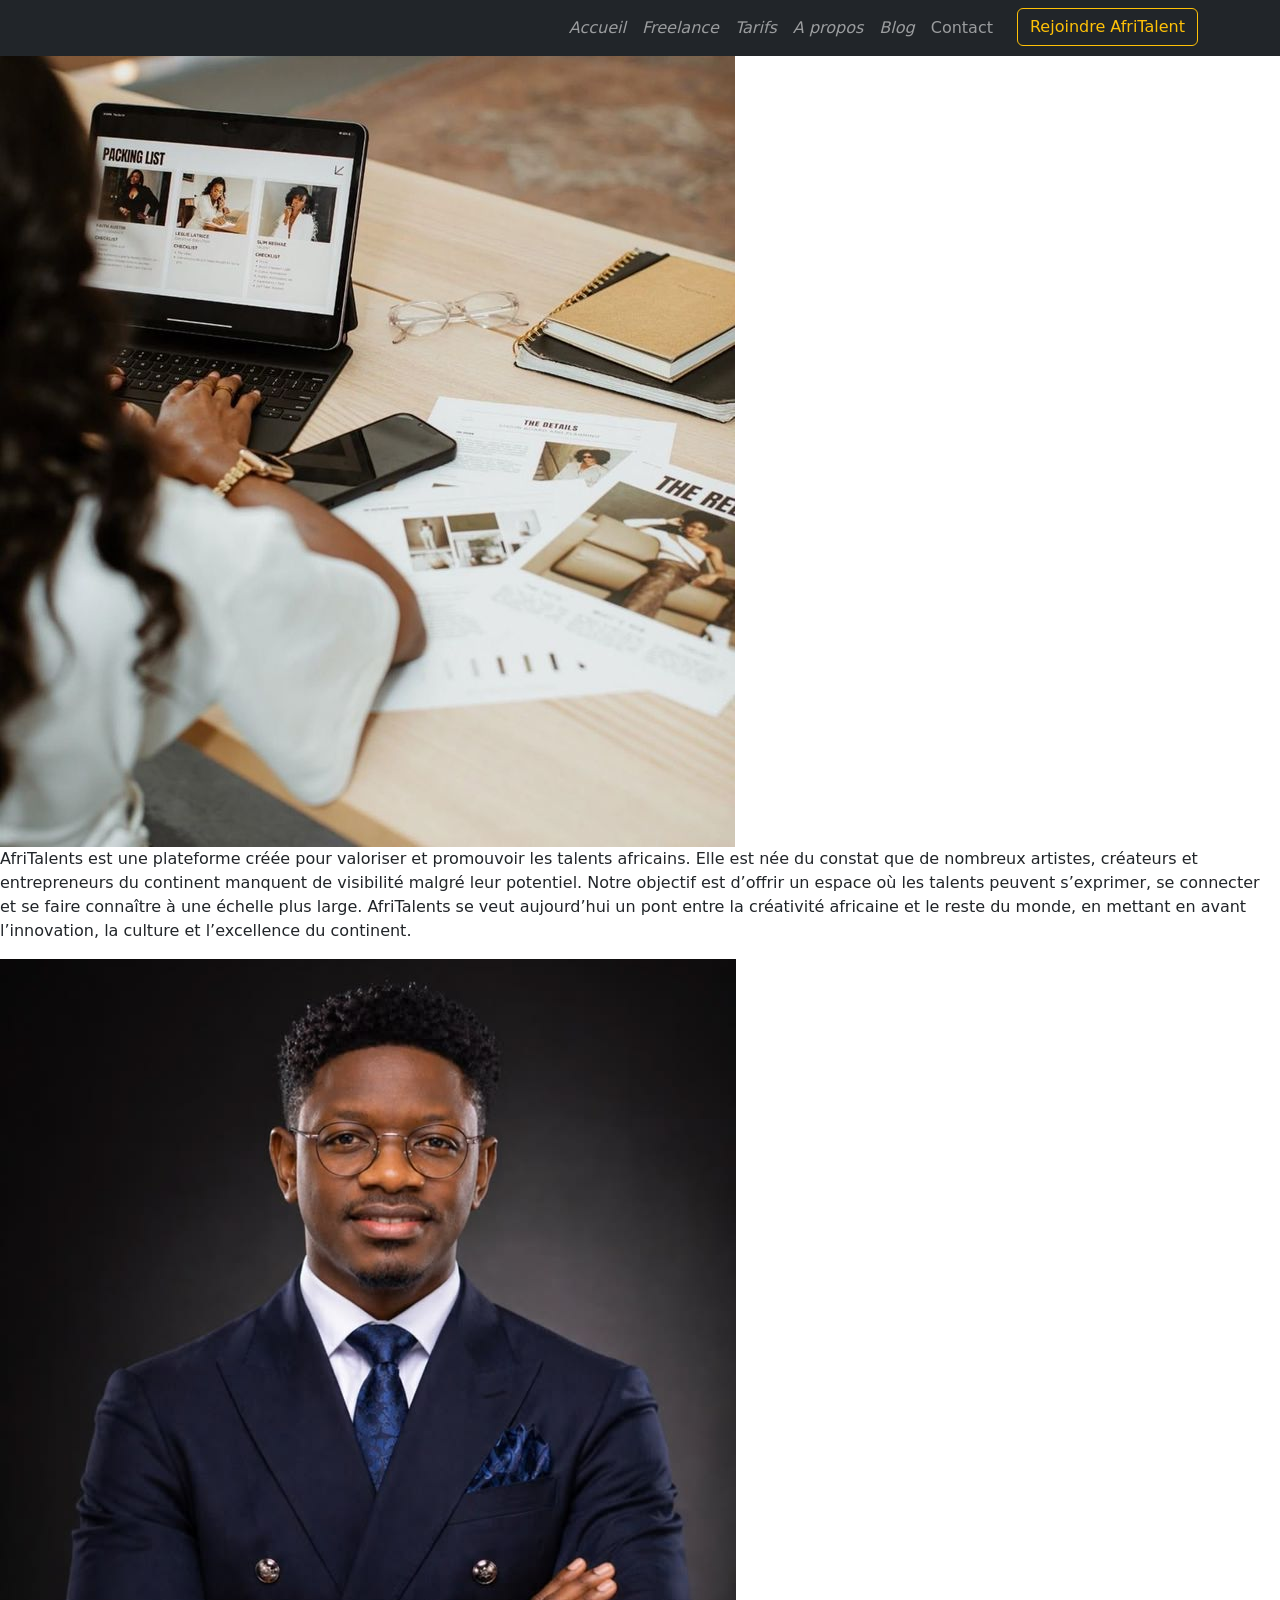
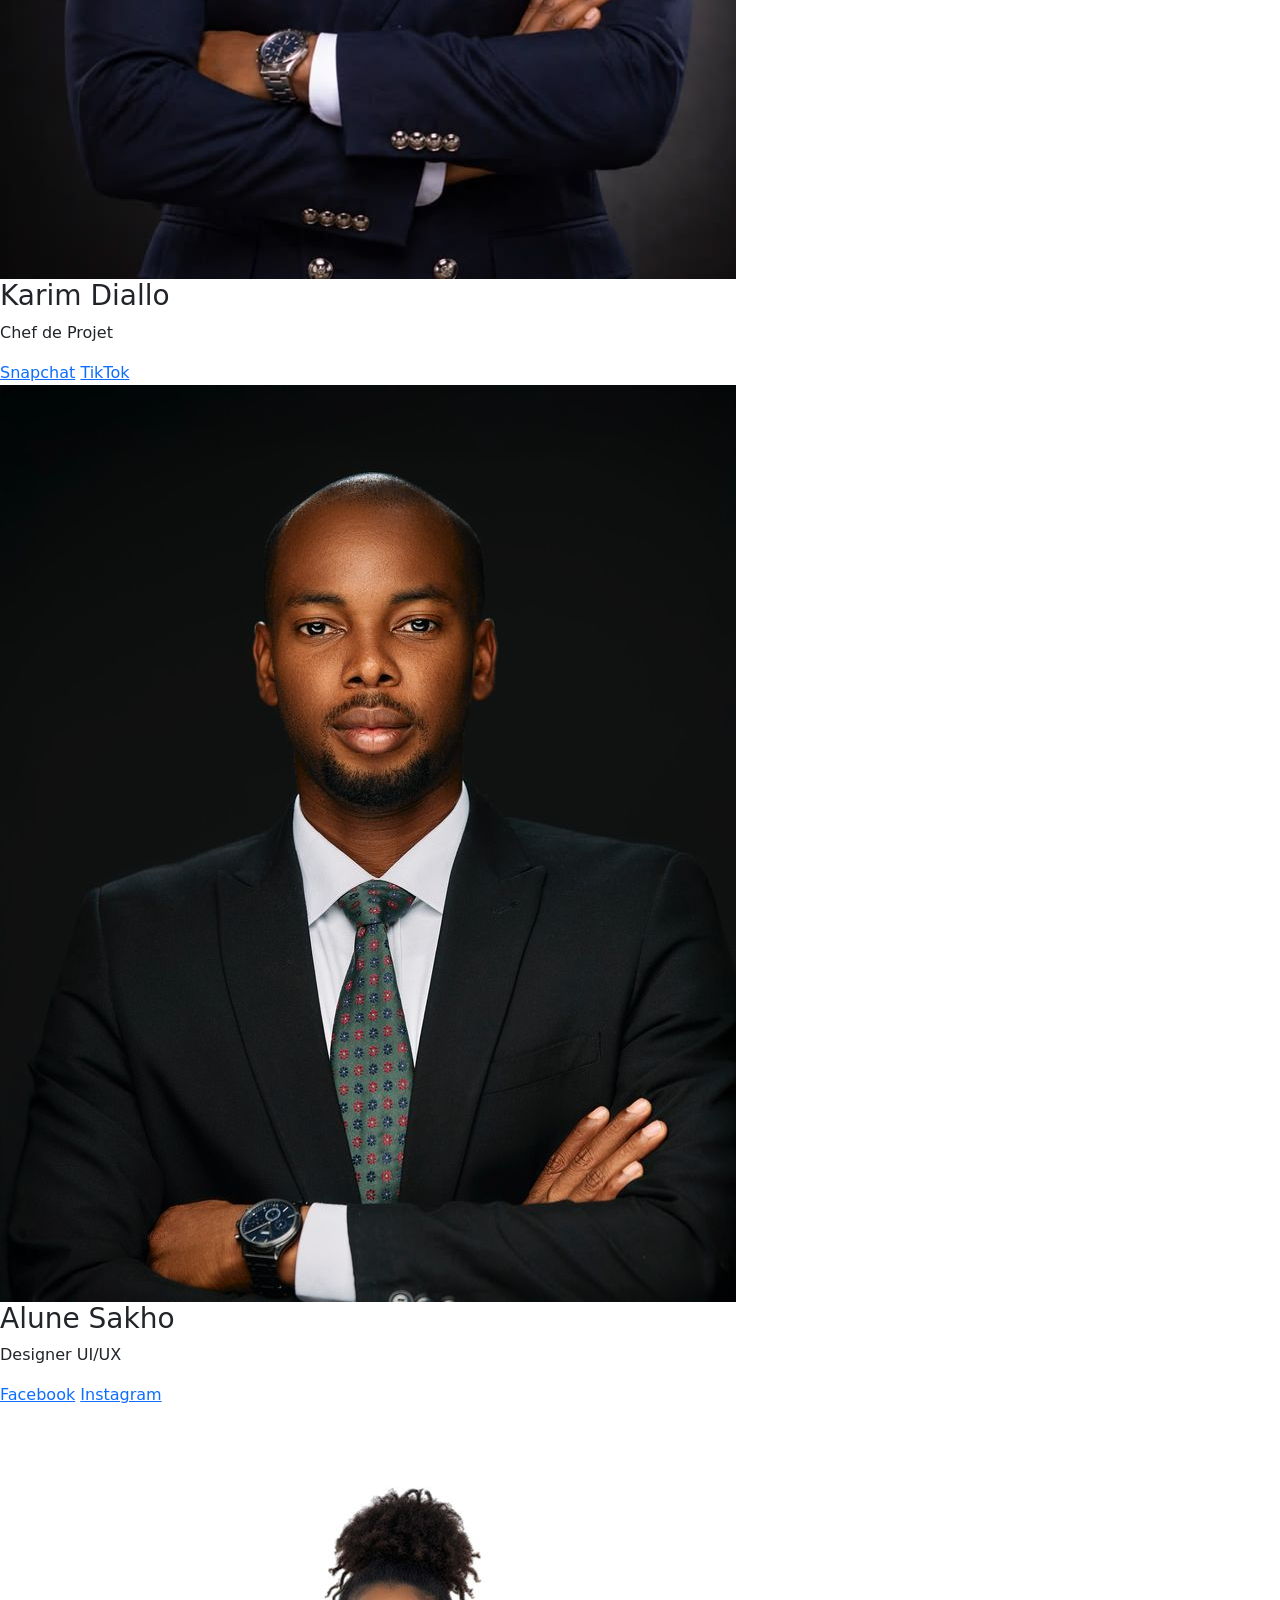
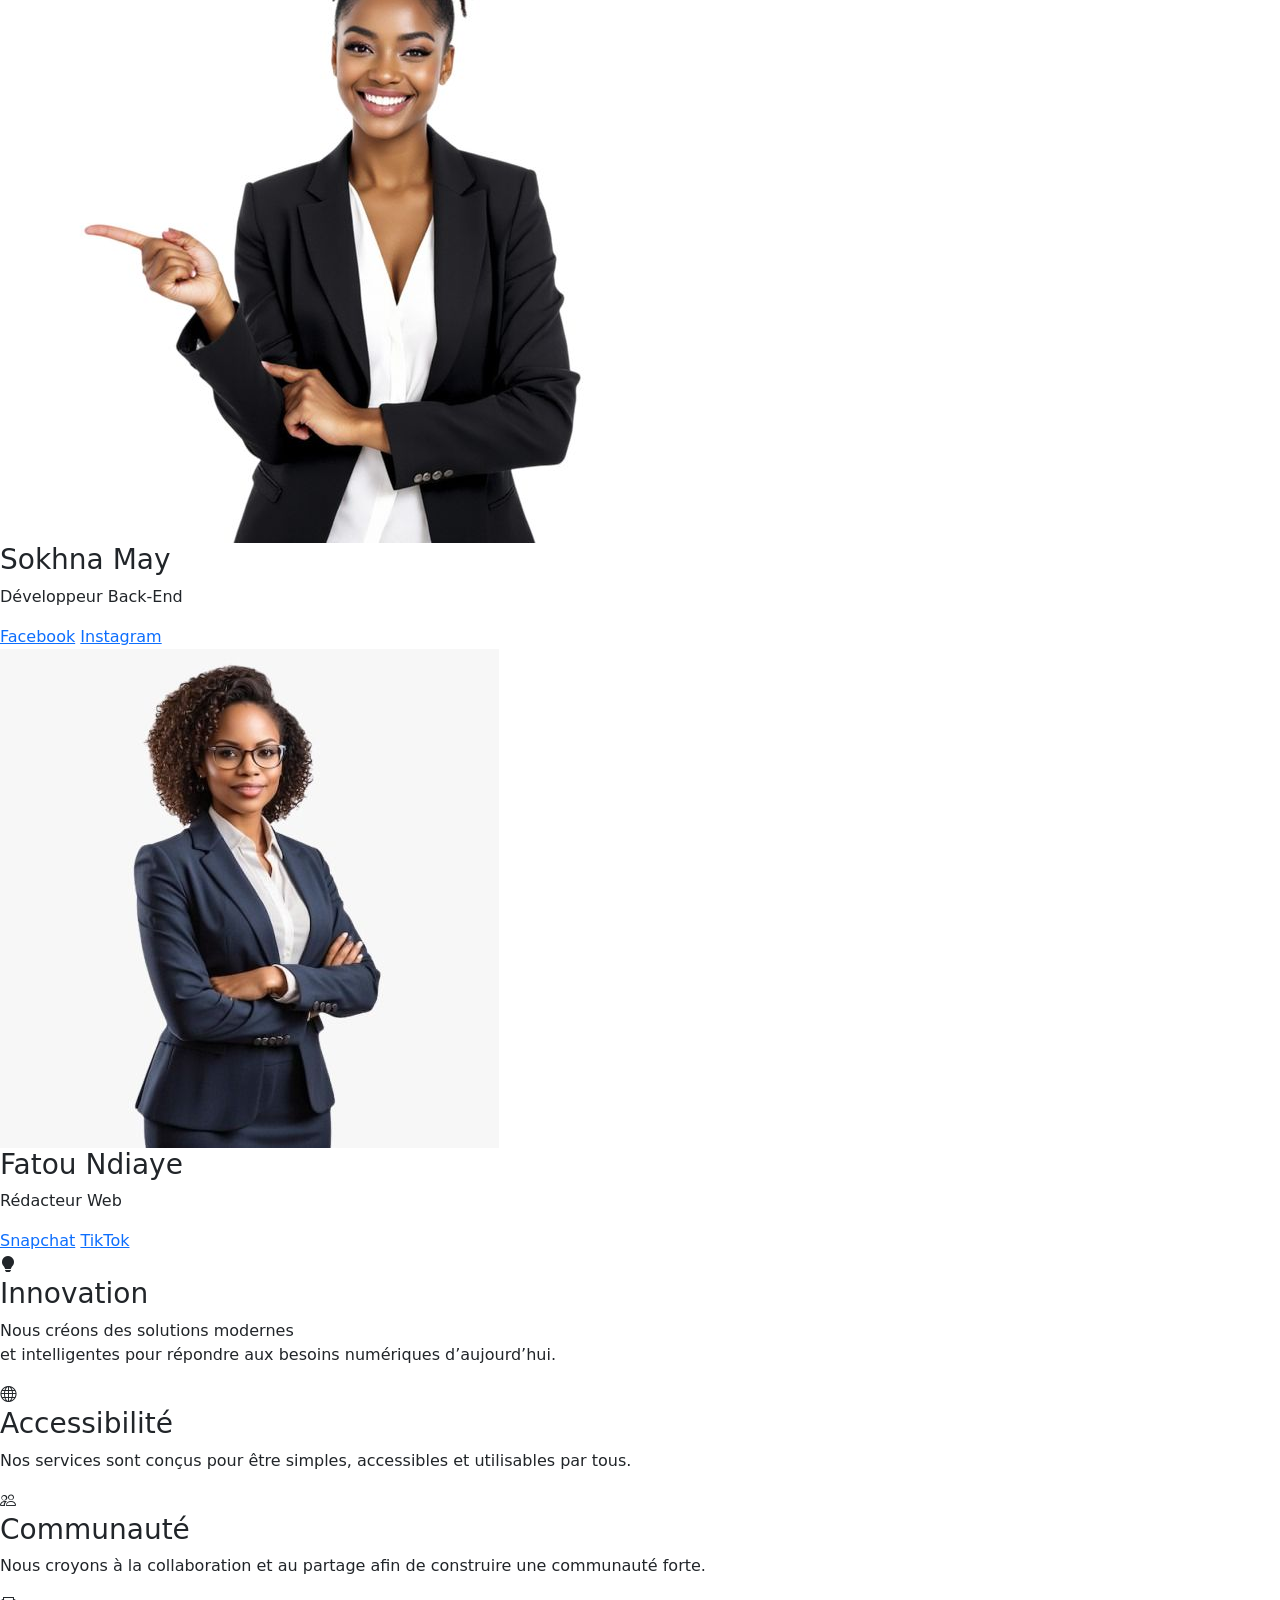
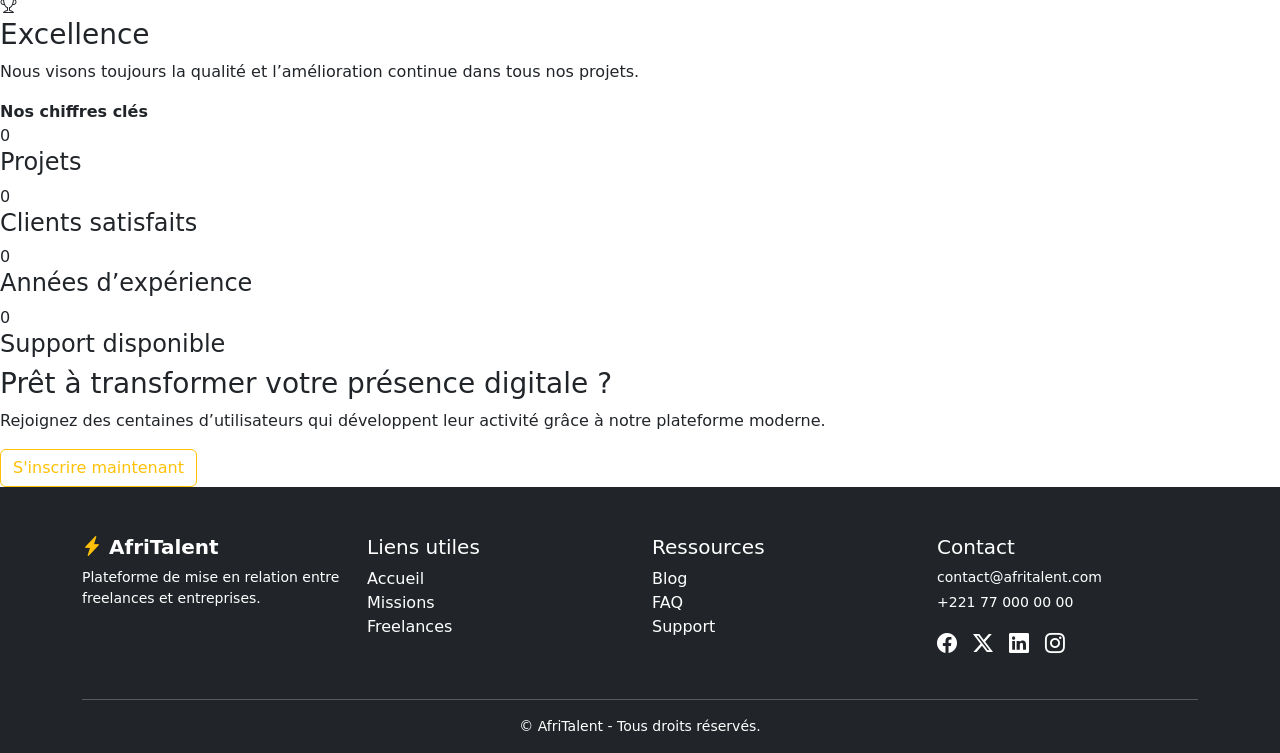
==== About.html @ acf37d0a "Structure complet des 5 pages html" ====
<!DOCTYPE html>
<html lang="en">
<head>
    <meta charset="UTF-8">
    <meta name="viewport" content="width=device-width, initial-scale=1.0">
    <title>Acceuil</title>
    <link rel="stylesheet" href="css/Style.css">
    <link rel="stylesheet" href="https://cdn.jsdelivr.net/npm/bootstrap@5.3.8/dist/css/bootstrap.min.css">
    <link rel="stylesheet" href="https://cdn.jsdelivr.net/npm/bootstrap-icons@1.11.0/font/bootstrap-icons.css">
</head>
<nav class="navbar navbar-expand-lg navbar-dark bg-dark fixed-top">
 <div class="container">
    <a class="navbar-brand" href="index.html">
      <!-- <img src="images/WhatsApp Image 2026-04-21 at 15.47.36.jpeg" alt="logo" width="200px" height="auto" > -->
    </a>
 <button class="navbar-toggler" type="button"
 data-bs-toggle="collapse"
 data-bs-target="#navMenu"
 aria-controls="navMenu"
 aria-expanded="false"
 aria-label="Toggle navigation">
 <span class="navbar-toggler-icon"></span>
 </button>
 <div class="collapse navbar-collapse" id="navMenu">
 <ul class="navbar-nav ms-auto">

                <li class="nav-item"><a class="nav-link" href="index.html"><i>Accueil</i></a></li>
                <li class="nav-item"><a class="nav-link" href="freelances.html"><i>Freelance</i></a></li>
                <li class="nav-item"><a class="nav-link" href="Tarifs.html"><i>Tarifs</i></a></li>
                <li class="nav-item"><a class="nav-link" href="About.html"><i>A propos</i></a></li>
                <li class="nav-item"><a class="nav-link" href="docs/Sakho_ndeyekaty_presentation.pptx"><i>Blog</i></a></li>
                <li class="nav-item"><a class="nav-link" href="contacts.html">Contact</a></li>
                <li class="nav-itiem ms-3">
                    <a href="index.html" class="btn btn-outline-warning">Rejoindre AfriTalent</a>
                </li>
            </ul>
        </div>
    </div>
</nav>
<!-- Notre histoire -->
 <img src="images/partieabout.jpg" alt="">
 <p>AfriTalents est une plateforme créée pour valoriser et promouvoir les talents africains. Elle est née du constat que de nombreux artistes, créateurs et entrepreneurs du continent manquent de visibilité malgré leur potentiel.

Notre objectif est d’offrir un espace où les talents peuvent s’exprimer, se connecter et se faire connaître à une échelle plus large.

AfriTalents se veut aujourd’hui un pont entre la créativité africaine et le reste du monde, en mettant en avant l’innovation, la culture et l’excellence du continent.
</p>
<!-- l'equipe -->
 <div>
      <img src="images/about1.jpg" alt="">
      <h3>Karim Diallo</h3>
      <p>Chef de Projet</p>
      <a href="https://www.snapchat.com/add/Karim Diallo" target="_blank">Snapchat</a>
       <a href="https://www.tiktok.com/Karim Diallo" target="_blank">TikTok</a>
        
    </div>
 <div>
      <img src="images/about2.jpg" alt="">
      <h3>  Alune Sakho</h3>
      <p>Designer UI/UX</p>
      <a href="https://www.facebook.com/Alune Sakho" target="_blank">Facebook</a>
<a href="https://www.instagram.com/Alune Sakho" target="_blank">Instagram</a>
</a>
    <div>
      <img src="images/about4.jpg" alt="">
      <h3>Sokhna May </h3>
      <p>Développeur Back-End</p>
     <a href="https://www.facebook.com/Sokhna May" target="_blank">Facebook</a>
<a href="https://www.instagram.com/Sokhna May" target="_blank">Instagram</a>
<a >
    </div>
    <div>
      <img src="images/aout3.jpg" alt="">
      <h3>Fatou Ndiaye</h3>
      <p>Rédacteur Web</p>
      <a href="https://www.snapchat.com/add/Fatou Ndiaye" target="_blank">Snapchat</a>
       <a href="https://www.tiktok.com/Fatou Ndiaye" target="_blank">TikTok</a>
    </div>
    <!-- Nos valeurs -->
    <div>
        <i class="bi bi-lightbulb-fill"></i>
        <h3>Innovation</h3>
        <p> Nous créons des solutions modernes  <br>et intelligentes pour répondre aux besoins
        numériques d’aujourd’hui.</p>
    </div>
    <div>
        <i  class="bi bi-globe"></i>
        <h3>Accessibilité</h3>
       <p> Nos services sont conçus pour être simples, accessibles et utilisables par tous.</p>
    </div>
    <div>
        <i class="bi bi-people"></i>
        <h3>Communauté</h3>
        <p> Nous croyons à la collaboration et au partage afin de construire une communauté forte.</p>
    </div>
    <div>
        <i class="bi bi-trophy"></i>
        <h3>Excellence</h3>
        <p> Nous visons toujours la qualité et l’amélioration continue dans tous nos projets.</p>
    </div>
    <!-- Chiffres clés -->
    <strong>Nos chiffres clés</strong>
     <div>
       <span>0</span>
     <h4>Projets </h4>
     </div>
      <div>
       <span>0</span>
     <h4>Clients satisfaits</h4>

     </div>
      <div>
       <span>0</span>
      <h4>Années d’expérience</h4>
     </div>
     <div>
       <span>0</span>
      <h4>Support disponible</h4>
     </div>
     <!-- appel a l'action -->
      <h3>Prêt à transformer votre présence digitale ?</h3>
      <p>
      Rejoignez des centaines d’utilisateurs qui développent
      leur activité grâce à notre plateforme moderne.
    </p>
      <a href="contacts.html" class="btn btn-outline-warning">S'inscrire maintenant </a>
    <!-- <footer -->

 <footer class="bg-dark text-white pt-5 pb-3">
  <div class="container">

    <div class="row">

      <!-- AfriTalent -->
      <div class="col-md-3 mb-4">
        <h5 class="fw-bold">
          <i class="bi bi-lightning-charge-fill text-warning"></i>
          AfriTalent
        </h5>

        <p class="small">
          Plateforme de mise en relation entre freelances et entreprises.
        </p>
      </div>

      <!-- Liens utiles -->
      <div class="col-md-3 mb-4">
        <h5>Liens utiles</h5>

        <ul class="list-unstyled">
          <li><a href="#" class="text-white text-decoration-none">Accueil</a></li>
          <li><a href="#" class="text-white text-decoration-none">Missions</a></li>
          <li><a href="#" class="text-white text-decoration-none">Freelances</a></li>
        </ul>
      </div>

      <!-- Ressources -->
      <div class="col-md-3 mb-4">
        <h5>Ressources</h5>

        <ul class="list-unstyled">
          <li><a href="#" class="text-white text-decoration-none">Blog</a></li>
          <li><a href="#" class="text-white text-decoration-none">FAQ</a></li>
          <li><a href="#" class="text-white text-decoration-none">Support</a></li>
        </ul>
      </div>

      <!-- Contact -->
      <div class="col-md-3 mb-4">
        <h5>Contact</h5>

        <p class="small mb-1">contact@afritalent.com</p>
        <p class="small">+221 77 000 00 00</p>

        <div class="d-flex gap-3 fs-5">
          <i class="bi bi-facebook"></i>
          <i class="bi bi-twitter-x"></i>
          <i class="bi bi-linkedin"></i>
          <i class="bi bi-instagram"></i>
        </div>
      </div>

    </div>

    <hr>

    <!-- Copyright -->
    <div class="text-center small">
      © <span id="year"></span> AfriTalent - Tous droits réservés.
    </div>

  </div>
</footer>
<script src="https://cdn.jsdelivr.net/npm/bootstrap@5.3.8/dist/js/bootstrap.bundle.min.js"></script>     
 </body>
</html>
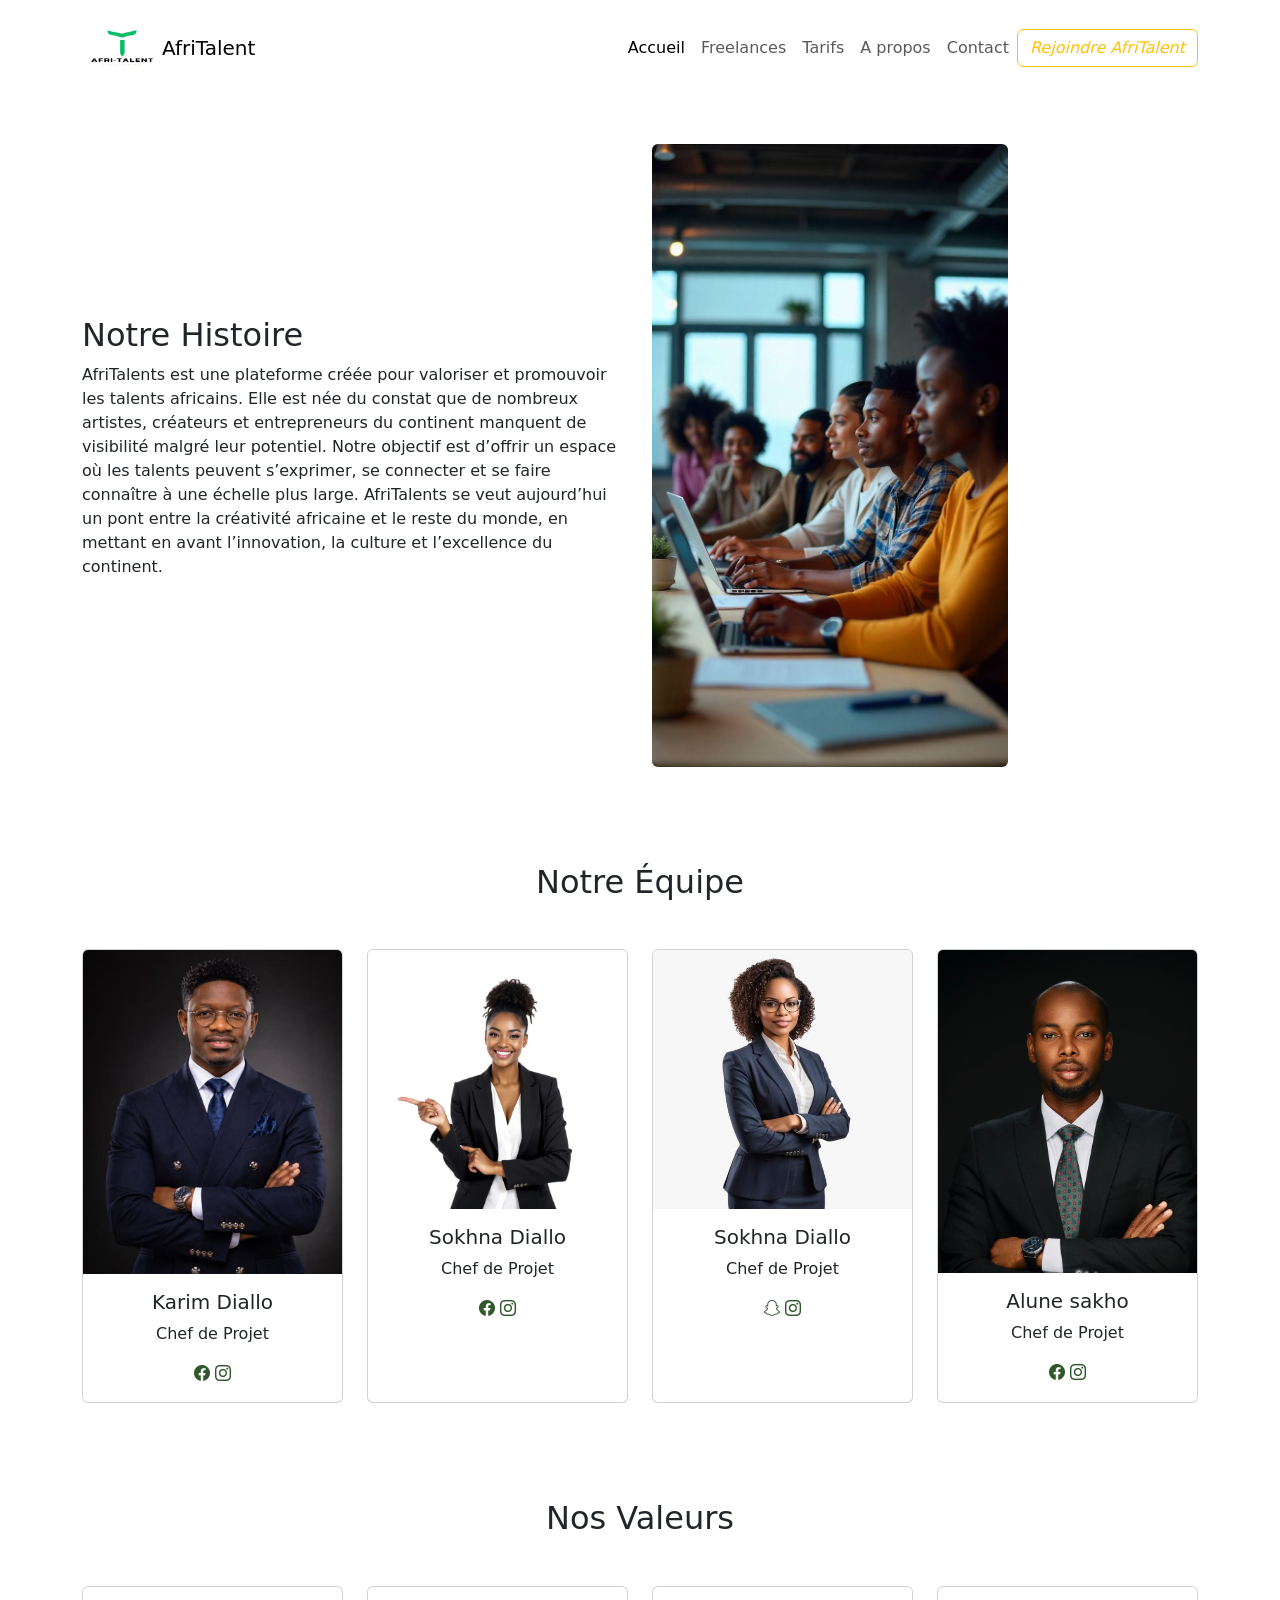
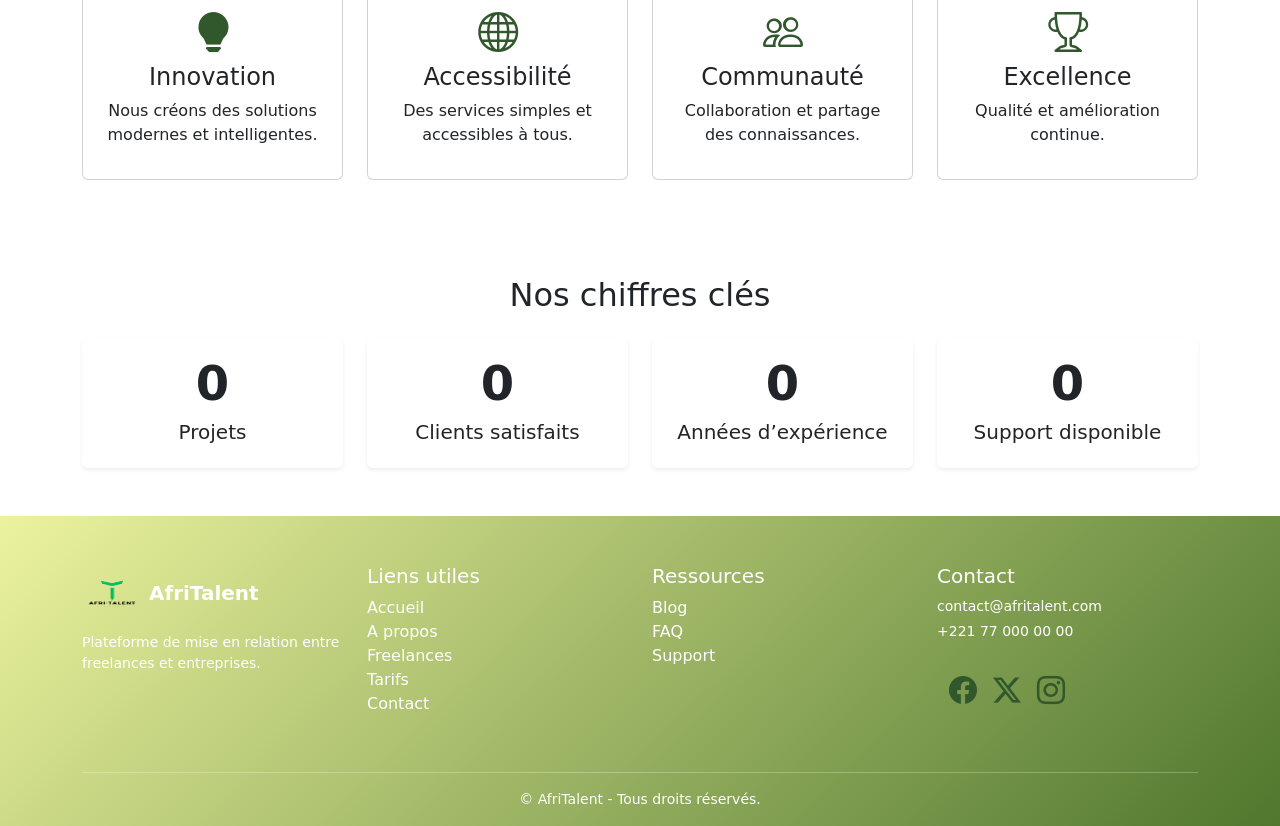
==== commit ea76550b: "CSS : responsive design mobile et tablette, media queries" ====
--- a/About.html
+++ b/About.html
@@ -1,196 +1,245 @@
 <!DOCTYPE html>
 <html lang="en">
+
 <head>
-    <meta charset="UTF-8">
-    <meta name="viewport" content="width=device-width, initial-scale=1.0">
-    <title>Acceuil</title>
-    <link rel="stylesheet" href="css/Style.css">
-    <link rel="stylesheet" href="https://cdn.jsdelivr.net/npm/bootstrap@5.3.8/dist/css/bootstrap.min.css">
-    <link rel="stylesheet" href="https://cdn.jsdelivr.net/npm/bootstrap-icons@1.11.0/font/bootstrap-icons.css">
+  <meta charset="UTF-8">
+  <meta name="viewport" content="width=device-width, initial-scale=1.0">
+  <title>Acceuil</title>
+  <link rel="stylesheet" href="css/Style.css">
+  <link rel="stylesheet" href="https://cdn.jsdelivr.net/npm/bootstrap@5.3.8/dist/css/bootstrap.min.css">
+  <link rel="stylesheet" href="https://cdn.jsdelivr.net/npm/bootstrap-icons@1.11.0/font/bootstrap-icons.css">
 </head>
-<nav class="navbar navbar-expand-lg navbar-dark bg-dark fixed-top">
- <div class="container">
-    <a class="navbar-brand" href="index.html">
-      <!-- <img src="images/WhatsApp Image 2026-04-21 at 15.47.36.jpeg" alt="logo" width="200px" height="auto" > -->
-    </a>
- <button class="navbar-toggler" type="button"
- data-bs-toggle="collapse"
- data-bs-target="#navMenu"
- aria-controls="navMenu"
- aria-expanded="false"
- aria-label="Toggle navigation">
- <span class="navbar-toggler-icon"></span>
- </button>
- <div class="collapse navbar-collapse" id="navMenu">
- <ul class="navbar-nav ms-auto">
-
-                <li class="nav-item"><a class="nav-link" href="index.html"><i>Accueil</i></a></li>
-                <li class="nav-item"><a class="nav-link" href="freelances.html"><i>Freelance</i></a></li>
-                <li class="nav-item"><a class="nav-link" href="Tarifs.html"><i>Tarifs</i></a></li>
-                <li class="nav-item"><a class="nav-link" href="About.html"><i>A propos</i></a></li>
-                <li class="nav-item"><a class="nav-link" href="docs/Sakho_ndeyekaty_presentation.pptx"><i>Blog</i></a></li>
-                <li class="nav-item"><a class="nav-link" href="contacts.html">Contact</a></li>
-                <li class="nav-itiem ms-3">
-                    <a href="index.html" class="btn btn-outline-warning">Rejoindre AfriTalent</a>
-                </li>
-            </ul>
-        </div>
-    </div>
-</nav>
-<!-- Notre histoire -->
- <img src="images/partieabout.jpg" alt="">
- <p>AfriTalents est une plateforme créée pour valoriser et promouvoir les talents africains. Elle est née du constat que de nombreux artistes, créateurs et entrepreneurs du continent manquent de visibilité malgré leur potentiel.
-
-Notre objectif est d’offrir un espace où les talents peuvent s’exprimer, se connecter et se faire connaître à une échelle plus large.
-
-AfriTalents se veut aujourd’hui un pont entre la créativité africaine et le reste du monde, en mettant en avant l’innovation, la culture et l’excellence du continent.
-</p>
-<!-- l'equipe -->
- <div>
-      <img src="images/about1.jpg" alt="">
-      <h3>Karim Diallo</h3>
-      <p>Chef de Projet</p>
-      <a href="https://www.snapchat.com/add/Karim Diallo" target="_blank">Snapchat</a>
-       <a href="https://www.tiktok.com/Karim Diallo" target="_blank">TikTok</a>
-        
-    </div>
- <div>
-      <img src="images/about2.jpg" alt="">
-      <h3>  Alune Sakho</h3>
-      <p>Designer UI/UX</p>
-      <a href="https://www.facebook.com/Alune Sakho" target="_blank">Facebook</a>
-<a href="https://www.instagram.com/Alune Sakho" target="_blank">Instagram</a>
-</a>
-    <div>
-      <img src="images/about4.jpg" alt="">
-      <h3>Sokhna May </h3>
-      <p>Développeur Back-End</p>
-     <a href="https://www.facebook.com/Sokhna May" target="_blank">Facebook</a>
-<a href="https://www.instagram.com/Sokhna May" target="_blank">Instagram</a>
-<a >
-    </div>
-    <div>
-      <img src="images/aout3.jpg" alt="">
-      <h3>Fatou Ndiaye</h3>
-      <p>Rédacteur Web</p>
-      <a href="https://www.snapchat.com/add/Fatou Ndiaye" target="_blank">Snapchat</a>
-       <a href="https://www.tiktok.com/Fatou Ndiaye" target="_blank">TikTok</a>
-    </div>
-    <!-- Nos valeurs -->
-    <div>
-        <i class="bi bi-lightbulb-fill"></i>
-        <h3>Innovation</h3>
-        <p> Nous créons des solutions modernes  <br>et intelligentes pour répondre aux besoins
-        numériques d’aujourd’hui.</p>
-    </div>
-    <div>
-        <i  class="bi bi-globe"></i>
-        <h3>Accessibilité</h3>
-       <p> Nos services sont conçus pour être simples, accessibles et utilisables par tous.</p>
-    </div>
-    <div>
-        <i class="bi bi-people"></i>
-        <h3>Communauté</h3>
-        <p> Nous croyons à la collaboration et au partage afin de construire une communauté forte.</p>
-    </div>
-    <div>
-        <i class="bi bi-trophy"></i>
-        <h3>Excellence</h3>
-        <p> Nous visons toujours la qualité et l’amélioration continue dans tous nos projets.</p>
-    </div>
-    <!-- Chiffres clés -->
-    <strong>Nos chiffres clés</strong>
-     <div>
-       <span>0</span>
-     <h4>Projets </h4>
-     </div>
-      <div>
-       <span>0</span>
-     <h4>Clients satisfaits</h4>
-
-     </div>
-      <div>
-       <span>0</span>
-      <h4>Années d’expérience</h4>
-     </div>
-     <div>
-       <span>0</span>
-      <h4>Support disponible</h4>
-     </div>
-     <!-- appel a l'action -->
-      <h3>Prêt à transformer votre présence digitale ?</h3>
+<div>
+  <nav class="navbar navbar-expand-lg navbar-white bg-white" position="fixed">
+    <div class="container">
+      <img src="images/LOGO1.PNG" alt="" width="80px" height="auto">
+      <a class="navbar-brand" href="index.html">AfriTalent</a>
+      <button class="navbar-toggler" type="button" data-bs-toggle="collapse" data-bs-target="#navMenu"
+        aria-controls="navMenu" aria-expanded="false" aria-label="Toggle navigation">
+        <span class="navbar-toggler-icon"></span>
+      </button>
+      <div class="collapse navbar-collapse" id="navMenu">
+        <ul class="navbar-nav ms-auto">
+          <li class="nav-item"><a class="nav-link active" href="index.html">Accueil</a></li>
+          <li class="nav-item"><a class="nav-link" href="freelances.html">Freelances</a></li>
+          <li class="nav-item"><a class="nav-link" href="tarifs.html">Tarifs</a></li>
+          <li class="nav-item"><a class="nav-link" href="about.html">A
+              propos</a></li>
+          <li class="nav-item"><a class="nav-link" href="contacts.html">Contact</a></li>
+        </ul>
+        <a href="freelances.html" class="btn btn-outline-warning"> <i>Rejoindre AfriTalent</i></a>
+      </div>
+    </div>
+  </nav>
+  <!-- Notre histoire -->
+  <div class="container py-5">
+  <div class="row align-items-center">
+    <div class="col-md-6">
+      <h2>Notre Histoire</h2>
       <p>
-      Rejoignez des centaines d’utilisateurs qui développent
-      leur activité grâce à notre plateforme moderne.
-    </p>
-      <a href="contacts.html" class="btn btn-outline-warning">S'inscrire maintenant </a>
-    <!-- <footer -->
-
- <footer class="bg-dark text-white pt-5 pb-3">
-  <div class="container">
-
-    <div class="row">
-
-      <!-- AfriTalent -->
-      <div class="col-md-3 mb-4">
-        <h5 class="fw-bold">
-          <i class="bi bi-lightning-charge-fill text-warning"></i>
-          AfriTalent
-        </h5>
-
-        <p class="small">
-          Plateforme de mise en relation entre freelances et entreprises.
-        </p>
-      </div>
-
-      <!-- Liens utiles -->
-      <div class="col-md-3 mb-4">
-        <h5>Liens utiles</h5>
-
-        <ul class="list-unstyled">
-          <li><a href="#" class="text-white text-decoration-none">Accueil</a></li>
-          <li><a href="#" class="text-white text-decoration-none">Missions</a></li>
-          <li><a href="#" class="text-white text-decoration-none">Freelances</a></li>
-        </ul>
-      </div>
-
-      <!-- Ressources -->
-      <div class="col-md-3 mb-4">
-        <h5>Ressources</h5>
-
-        <ul class="list-unstyled">
-          <li><a href="#" class="text-white text-decoration-none">Blog</a></li>
-          <li><a href="#" class="text-white text-decoration-none">FAQ</a></li>
-          <li><a href="#" class="text-white text-decoration-none">Support</a></li>
-        </ul>
-      </div>
-
-      <!-- Contact -->
-      <div class="col-md-3 mb-4">
-        <h5>Contact</h5>
-
-        <p class="small mb-1">contact@afritalent.com</p>
-        <p class="small">+221 77 000 00 00</p>
-
-        <div class="d-flex gap-3 fs-5">
-          <i class="bi bi-facebook"></i>
-          <i class="bi bi-twitter-x"></i>
-          <i class="bi bi-linkedin"></i>
-          <i class="bi bi-instagram"></i>
-        </div>
-      </div>
-
-    </div>
-
-    <hr>
-
-    <!-- Copyright -->
-    <div class="text-center small">
-      © <span id="year"></span> AfriTalent - Tous droits réservés.
-    </div>
-
-  </div>
-</footer>
-<script src="https://cdn.jsdelivr.net/npm/bootstrap@5.3.8/dist/js/bootstrap.bundle.min.js"></script>     
- </body>
+         AfriTalents est une plateforme créée pour valoriser et promouvoir les talents
+      africains. Elle est née du constat que de nombreux artistes, créateurs et entrepreneurs du continent manquent de
+      visibilité malgré leur potentiel.
+
+      Notre objectif est d’offrir un espace où les talents peuvent s’exprimer, se connecter et se faire connaître à une
+      échelle plus large.
+      AfriTalents se veut aujourd’hui un pont entre la créativité africaine et le reste du monde, en mettant en avant
+      l’innovation, la culture et l’excellence du continent.
+      </p>
+    </div>
+    <div class="col-md-4">
+      <img src="images/histoireimages.jpg" class="img-fluid rounded" alt="">
+    </div>
+  </div>
+</div>
+  <!-- l'equipe -->
+  <section class="container py-5">
+  <h2 class="text-center mb-5">Notre Équipe</h2>
+  <div class="row g-4">
+    <div class="col-md-6 col-lg-3">
+      <div class="card h-100 text-center">
+        <img src="images/about1.jpg" class="card-img-top" alt="">
+        <div class="card-body">
+          <h5>Karim Diallo</h5>
+          <p>Chef de Projet</p>
+
+          <a href="https://www.facebook.com/Alune "><i class="bi bi-facebook"></i></a>
+          <a href="https://www.instagram.com/Alune"><i class="bi bi-instagram"></i></a>
+        </div>
+      </div>
+    </div>
+    <div class="col-md-6 col-lg-3">
+      <div class="card h-100 text-center">
+        <img src="images/about4.jpg" class="card-img-top" alt="">
+        <div class="card-body">
+          <h5>Sokhna Diallo</h5>
+          <p>Chef de Projet</p>
+          <a href="https://www.facebook.com/Sokhna "><i class="bi bi-facebook"></i></a>
+          <a href="https://www.instagram.com/Sokhna"><i class="bi bi-instagram"></i></a>
+        </div>
+      </div>
+    </div>
+     <div class="col-md-6 col-lg-3">
+      <div class="card h-100 text-center">
+        <img src="images/aout3.jpg" class="card-img-top" alt="">
+        <div class="card-body">
+          <h5>Sokhna Diallo</h5>
+          <p>Chef de Projet</p>
+          <a href="https://www.snapchat.com/add/Fatou "><i class="bi bi-snapchat"></i></a>
+          <a href="https://www.tiktok.com/Fatou "><i class="bi bi-instagram"></i></a>
+        </div>
+      </div>
+    </div>
+     <div class="col-md-6 col-lg-3">
+      <div class="card h-100 text-center">
+        <img src="images/about2.jpg" class="card-img-top" alt="">
+        <div class="card-body">
+          <h5>Alune sakho</h5>
+          <p>Chef de Projet</p>
+          <a href="https://www.facebook.com/Alune "><i class="bi bi-facebook"></i></a>
+          <a href="https://www.instagram.com/Alune  "><i class="bi bi-instagram"></i></a>
+        </div>
+      </div>
+    </div>
+  </div>
+</section>
+<!-- nos valeurs -->
+ <section class="container py-5">
+  <h2 class="text-center mb-5">Nos Valeurs</h2>
+
+  <div class="row g-4">
+
+    <div class="col-md-6 col-lg-3">
+      <div class="card text-center h-100 p-3">
+        <i class="bi bi-lightbulb-fill fs-1"></i>
+        <h4>Innovation</h4>
+        <p>Nous créons des solutions modernes et intelligentes.</p>
+      </div>
+    </div>
+
+    <div class="col-md-6 col-lg-3">
+      <div class="card text-center h-100 p-3">
+        <i class="bi bi-globe fs-1"></i>
+        <h4>Accessibilité</h4>
+        <p>Des services simples et accessibles à tous.</p>
+      </div>
+    </div>
+
+    <div class="col-md-6 col-lg-3">
+      <div class="card text-center h-100 p-3">
+        <i class="bi bi-people fs-1"></i>
+        <h4>Communauté</h4>
+        <p>Collaboration et partage des connaissances.</p>
+      </div>
+    </div>
+
+    <div class="col-md-6 col-lg-3">
+      <div class="card text-center h-100 p-3">
+        <i class="bi bi-trophy fs-1"></i>
+        <h4>Excellence</h4>
+        <p>Qualité et amélioration continue.</p>
+      </div>
+    </div>
+
+  </div>
+</section>
+  <!-- Chiffres clés -->
+<section class="container py-5 text-center">
+  <h2 class="mb-4">Nos chiffres clés</h2>
+
+  <div class="row g-4">
+
+    <div class="col-md-6 col-lg-3">
+      <div class="p-3 shadow-sm rounded">
+        <span class="display-5 fw-bold">0</span>
+        <h5 class="mt-2">Projets</h5>
+      </div>
+    </div>
+
+    <div class="col-md-6 col-lg-3">
+      <div class="p-3 shadow-sm rounded">
+        <span class="display-5 fw-bold">0</span>
+        <h5 class="mt-2">Clients satisfaits</h5>
+      </div>
+    </div>
+
+    <div class="col-md-6 col-lg-3">
+      <div class="p-3 shadow-sm rounded">
+        <span class="display-5 fw-bold">0</span>
+        <h5 class="mt-2">Années d’expérience</h5>
+      </div>
+    </div>
+
+    <div class="col-md-6 col-lg-3">
+      <div class="p-3 shadow-sm rounded">
+        <span class="display-5 fw-bold">0</span>
+        <h5 class="mt-2">Support disponible</h5>
+      </div>
+    </div>
+
+  </div>
+</section>
+  <!-- footer  -->
+  <footer class="footer-afri pt-5 pb-3">
+    <div class="container">
+      <div class="row">
+
+        <!-- AfriTalent -->
+        <div class="col-md-3 mb-4">
+          <h5 class="fw-bold">
+            <img src="images/LOGO1.PNG" alt="" width="60px">
+            AfriTalent
+          </h5>
+
+          <p class="small">
+            Plateforme de mise en relation entre freelances et entreprises.
+          </p>
+        </div>
+
+        <!-- Liens utiles -->
+        <div class="col-md-3 mb-4">
+          <h5>Liens utiles</h5>
+          <ul class="list-unstyled">
+            <li><a href="index.html" class="text-white text-decoration-none">Accueil</a></li>
+            <li><a href="About.html" class="text-white text-decoration-none">A propos</a></li>
+            <li><a href="freelances.html" class="text-white text-decoration-none">Freelances</a></li>
+            <li><a href="Tarifs.html" class="text-white text-decoration-none">Tarifs</a></li>
+            <li><a href="contacts.html" class="text-white text-decoration-none">Contact</a></li>
+          </ul>
+        </div>
+
+        <!-- Ressources -->
+        <div class="col-md-3 mb-4">
+          <h5>Ressources</h5>
+          <ul class="list-unstyled">
+            <li><a href="#" class="text-white text-decoration-none">Blog</a></li>
+            <li><a href="#" class="text-white text-decoration-none">FAQ</a></li>
+            <li><a href="#" class="text-white text-decoration-none">Support</a></li>
+          </ul>
+        </div>
+
+        <!-- Contact -->
+        <div class="col-md-3 mb-4">
+          <h5>Contact</h5>
+          <p class="small mb-1">contact@afritalent.com</p>
+          <p class="small">+221 77 000 00 00</p>
+          <div class="d-flex gap-3 fs-3">
+            <a href="https://facebook.com"><i class="bi bi-facebook"></i></a>
+            <a href="https://twitter.com"> <i class="bi bi-twitter-x"></i></a>
+            <a href="https://instagram.com"><i class="bi bi-instagram"></i></a>
+          </div>
+        </div>
+      </div>
+      <hr>
+      <!-- Copyright -->
+      <div class="text-center small">
+        © <span id="year"></span> AfriTalent - Tous droits réservés.
+      </div>
+
+    </div>
+  </footer>
+
+  <script src="https://cdn.jsdelivr.net/npm/bootstrap@5.3.8/dist/js/bootstrap.bundle.min.js"></script>
+  </body>
+
 </html>
--- a/css/Style.css
+++ b/css/Style.css
@@ -0,0 +1,565 @@
+@import url('https://fonts.googleapis.com/css2?family=Poppins:wght@300;400;600&display=swap');
+@import url('https://fonts.googleapis.com/css2?family=Montserrat:ital,wght@0,100..900;1,100..900&display=swap');
+
+/* pour les couleurs */
+:root {
+    --primary-color: #31572c;
+    --secondary-color: #4f772d;
+    --body: #ecf39e;
+    --text: #4f772d;
+    --button: #4f772d;
+    --paragraph: black;
+    --titre: #132a13;
+    --text1: white;
+    /* espacements */
+    --border-radius-images: 30px;
+    --border-radius-images: 12px;
+    --width: 350px;
+    --padding: 40px;
+    --border-radius: 10px;
+    --navbar-height: 100px;
+    /* police */
+    --police-titre: 'Montserrat', sans-serif;
+    --police-paragraph: 'Sora', sans-serif;
+    --h3: 'Sora', sans-serif;
+}
+
+/* **Reset */
+--reset {
+    margin: 0;
+    padding: 0;
+}
+
+* {
+    margin: 0;
+}
+
+body {
+    margin-top: var(--navbar-height);
+    background: var(--body);
+}
+
+.nav {}
+
+/* hero */
+.hero1 {
+    justify-content: space-between;
+    display: flex;
+}
+
+/* la balisep */
+.text {
+    font-family: var(--police-titre);
+}
+
+.text strong {
+    color: var(--primary-color);
+}
+
+/* button */
+.btn1 {
+    display: inline-block;
+    margin-top: 30px;
+    padding: 14px 30px;
+    background: var(--secondary-color);
+    color: var(--paragraph);
+    text-decoration: none;
+    border-radius: var(--border-radius);
+    font-size: 18px;
+    transition: 0.3s;
+    margin: 1em 1em 1em;
+}
+
+.btn btn-outline-warning {
+    margin: 1em 1em 1em;
+}
+
+.enrangement {
+    display: flex;
+    gap: 25px;
+}
+
+.enrangementun {
+    position: relative;
+    bottom: 200px;
+    padding: 12px;
+}
+
+.enrangementun h2 {
+    color: var(--secondary-color);
+
+}
+
+.enrangementun h2 i {
+    color: var(--paragraph);
+    font-family: var(--police-titre);
+}
+
+.enrangementun h3 {
+    color: #4f772d;
+    font-family: var(--h3);
+}
+
+/* images */
+.imagesdebut:before {
+    height: 550px;
+    border-radius: 40px;
+}
+
+.heroimage {
+    overflow: hidden;
+    width: 500px;
+    border-radius: 140px;
+    transform: rotate(5deg);
+    background: #31572c;
+    transition: 0.5s
+}
+
+.heroimage img {
+    transition: 0.4s;
+    height: 550px;
+    width: 100%;
+    object-fit: cover;
+    display: block;
+    padding: 12px 12px 12px 12px;
+}
+
+.heroimage:hover img {
+    transform: rotate(9deg);
+}
+
+/* comment ça marche */
+.textcentre {
+    text-align: center;
+    bottom: 12px;
+}
+
+.textcentre h1 {
+    font-family: var(--police-titre);
+}
+
+.container1 {
+    display: grid;
+    grid-template-columns: repeat(4, 1fr);
+    grid-auto-rows: 150px;
+
+}
+
+.deco1 {
+    grid-column: span 1;
+    grid-row: span 2;
+    grid-row: 1/3;
+    border-radius: 12px;
+    background: #132a13;
+    color: var(--text1);
+    box-shadow: #132a13;
+    text-align: center;
+    margin: 12px;
+}
+
+.deco2 {
+    grid-column: span 3;
+    background: #40633c;
+    border-radius: 12px;
+    color: var(--text1);
+    text-align: center;
+    margin: 12px;
+}
+
+.deco3 {
+    grid-column: span 3;
+    border-radius: 12px;
+    background: #4f772d;
+    color: var(--text1);
+    text-align: center;
+    margin: 12px;
+}
+
+.deco4 {
+    grid-row: span 2;
+    grid-row: 1/3;
+    border-radius: 12px;
+    grid-column: -span 2;
+    border-radius: 12px;
+    background: #31572c;
+    color: var(--text1);
+    text-align: center;
+    margin: 12px;
+}
+
+.deco4 span {
+    left: 12px;
+}
+
+.deco4 p {
+    width: 300px;
+    height: 150px;
+}
+
+/* categories de services */
+.nosservices {
+    text-align: center;
+}
+
+.noir {
+    color: black;
+}
+
+.nosservices h1 {
+    font-family: var(--police-paragraph);
+}
+
+.nosservices h3 {
+    font-family: var(--police-titre);
+    color: white;
+}
+
+.hover p {
+    color: white;
+}
+
+.categories {
+    display: grid;
+    grid-template-columns: repeat(auto-fit, minmax(260px, 1fr));
+    gap: 25px;
+}
+
+.categories1 {
+    display: grid;
+    grid-template-columns: repeat(auto-fit, minmax(260px, 1fr));
+    gap: 25px;
+}
+
+.categories i {
+    font-size: 40px;
+    color: white;
+    margin-bottom: 20px;
+}
+
+.categories1 i {
+    font-size: 40px;
+    color: #4f772d;
+    margin-bottom: 20px;
+}
+
+.hover {
+    background: white;
+    padding: 25px 25px;
+    border-radius: 20px;
+    text-align: center;
+    transform: 0.4s;
+    box-shadow: 0 5px 20px rgba(0, 0, 0, 0.8);
+    cursor: pointer;
+    margin: 12px;
+    background-color: #4f772d;
+}
+
+.hover:hover {
+    transform: translate(-10px) scale(1.03);
+    box-shadow: 0 20px 40px rgba(22, 163, 74, 0.25);
+    background: #40633c;
+}
+
+/* temoignages */
+.montemoin h2 {
+    font-family: var(--police-paragraph);
+}
+
+.montemoin h1 {
+    font-family: var(--police-titre);
+}
+
+/* section appel a l'action */
+.appel {
+    display: flex;
+    justify-content: space-between;
+    background: #40633c;
+    color: white;
+}
+
+.appel p {
+    font-family: 'Sora';
+}
+
+.appel h3 {
+    font-family: 'Montserrat';
+}
+
+.appel a {
+    margin-top: 23px;
+}
+
+/* footer */
+.footer-afri {
+    background: linear-gradient(135deg, #ecf39e, #4f772d);
+    color: white;
+    border-top: 3px solid, #4f772d;
+}
+
+.d-flex a {
+    color: white;
+    transition: 0.3s;
+}
+
+.d-flex a:hover {
+    color: #d8f3dc;
+}
+
+.d-flex {
+    padding: 12px;
+}
+
+/* contact */
+/* forulaires */
+.formulaire {
+    display: flex;
+    gap: 50px;
+}
+
+/* contact */
+* {
+    margin: 0;
+    padding: 0;
+    box-sizing: border-box;
+}
+
+.contactsection {
+    padding: 80px 10px;
+}
+
+.container2 h2 {
+    font-family: var(--police-titre);
+}
+
+.infocard h3 {
+    font-family: var(--police-paragraph);
+}
+
+.container2 {
+    display: grid;
+    grid-template-columns: 1fr 2fr;
+    gap: 40px;
+}
+
+.contactinfo {
+    background: var(--primary-color);
+    color: white;
+    padding: 30px;
+    border-radius: 15px;
+    height: 30em;
+}
+
+#contactform {
+    background: white;
+    padding: 30px;
+    border-radius: 15px;
+    box-shadow: 0 5px 20px rgba(0, 0, 0, 0.1);
+}
+
+input,
+select,
+textarea {
+    width: 100%;
+    padding: 15px;
+    border: 1px solid #4f772d;
+    border-radius: 10px;
+    outline: none;
+    font-size: 16px;
+    padding: 12px;
+}
+
+button:hover {
+    background: var(--primary-color);
+}
+
+button {
+    width: 100%;
+    padding: 15px;
+    border: none;
+    background: var(--button);
+    color: white;
+    font-size: 16px;
+    border-radius: 10px;
+    cursor: pointer;
+    transition: 0.03s;
+}
+
+.mapcontainer {
+    margin-top: 50px;
+}
+
+.mapcontainer iframe {
+    width: 310%;
+    height: 100%;
+    border: none;
+    border-radius: 15px;
+}
+
+/* tarif */
+.lien {
+    display: inline-block;
+    background: #31572c;
+    color: white;
+    padding: 12px 25px;
+    border-radius: 50px;
+    text-decoration: none;
+    font-weight: bold;
+    margin-top: 15px;
+    transition: all 0.3s ease;
+    box-shadow: 0 4px 10px rgba(49, 87, 44, 0.3);
+}
+
+.lien:hover {
+    background: #4f772d;
+    transform: translateY(-3px);
+    box-shadow: 0 8px 15px rgba(49, 87, 44, 0.4)
+}
+
+.bandgepopulaire {
+    position: absolute;
+    top: -15px;
+    left: 50%;
+    transform: translateX(-50%);
+    background: #31572c;
+    color: white;
+    padding: 8px 20px;
+    border-radius: 50px;
+    font-size: 14px;
+    font-weight: bold;
+    box-shadow: 0 4px 10px rgba(0, 0, 0, 0.2);
+}
+
+#avant {
+    position: relative;
+    border: 3px solid #31572c;
+    transform: scale(1.05)
+}
+
+.princincard {
+    background: #fff;
+    border-radius: 20px;
+    padding: 40px 30px;
+    text-align: center;
+    box-shadow: 0 5px 20px rgba(0, 0, 0, 0.8);
+    position: relative;
+    transition: 0.4s;
+    height: 100%;
+}
+
+.displayflex {
+    display: grid;
+    grid-template-columns: 3fr 3fr 3fr;
+    gap: 15px;
+    margin: 30px;
+    margin-bottom: 15px;
+}
+
+.princincard:hover {
+    transform: translateY(-10px);
+}
+
+.TEXTECENTRE {
+    text-align: center;
+}
+
+/* freelance */
+.allignement {
+    display: grid;
+    grid-template-columns: repeat(3, 1fr);
+    gap: 20px;
+    padding: 20px;
+}
+
+/* ABOUT */
+/* notrehistoire */
+.equipe .card,
+.valeurs .card{
+    border: none;
+    border-radius: 15px;
+    box-shadow: 0 5px 15px rgba(0,0,0,0.1);
+    transition: .3s;
+}
+
+.equipe .card:hover,
+.valeurs .card:hover{
+    transform: translateY(-8px);
+}
+
+.bi{
+    color: #31572c;
+}
+
+h2{
+    color: #31572c;
+    font-weight: bold;
+}
+/* freelance */
+.filters {
+    text-align: center;
+     font-family: var(--police-titre);
+}
+
+.filters button {
+    border: 2px solid var(--tertiary);
+    margin: 5px;
+    border-radius: 30px;
+    cursor: pointer;
+    font-size: 16px;
+}
+/* l'autre equipe */
+.profiles{
+    height: 100%;
+    border-radius: 15px;
+    overflow: hidden;
+    transition: 0.3s;
+}
+.profiles:hover{
+    transform: translateY(-8px);
+}
+.profiles button{
+        background-color: #31572c;
+    color: white;
+    border: none;
+    border-radius: 30px
+}
+.profiles button:hover{
+      background-color: #4f772d;
+    color: white
+}
+/* commit5 */
+/* telephone */
+@media (min-width:324px) and (max-width : 480px) {
+    .hero1 {
+        display: grid;
+        grid-template-columns: 1fr;
+    }
+    .container1 {
+        display: grid;
+        grid-template-columns: 1fr;
+        grid-area: auto;
+    }
+
+    .deco1 {
+        grid-area: auto;
+    }
+
+    .deco2 {
+        grid-area: auto;
+    }
+
+    .deco3 {
+        grid-area: auto;
+    }
+
+    .deco4 {
+        grid-area: auto;
+    }
+}
+@media (min-width:324px) and (max-width : 480px) {
+    .heri {
+        display: grid;
+        grid-template-columns: 1fr;
+    }
+}
+/* tablettes */
+@media (min-width:481px) and (max-width : 1024px) {}
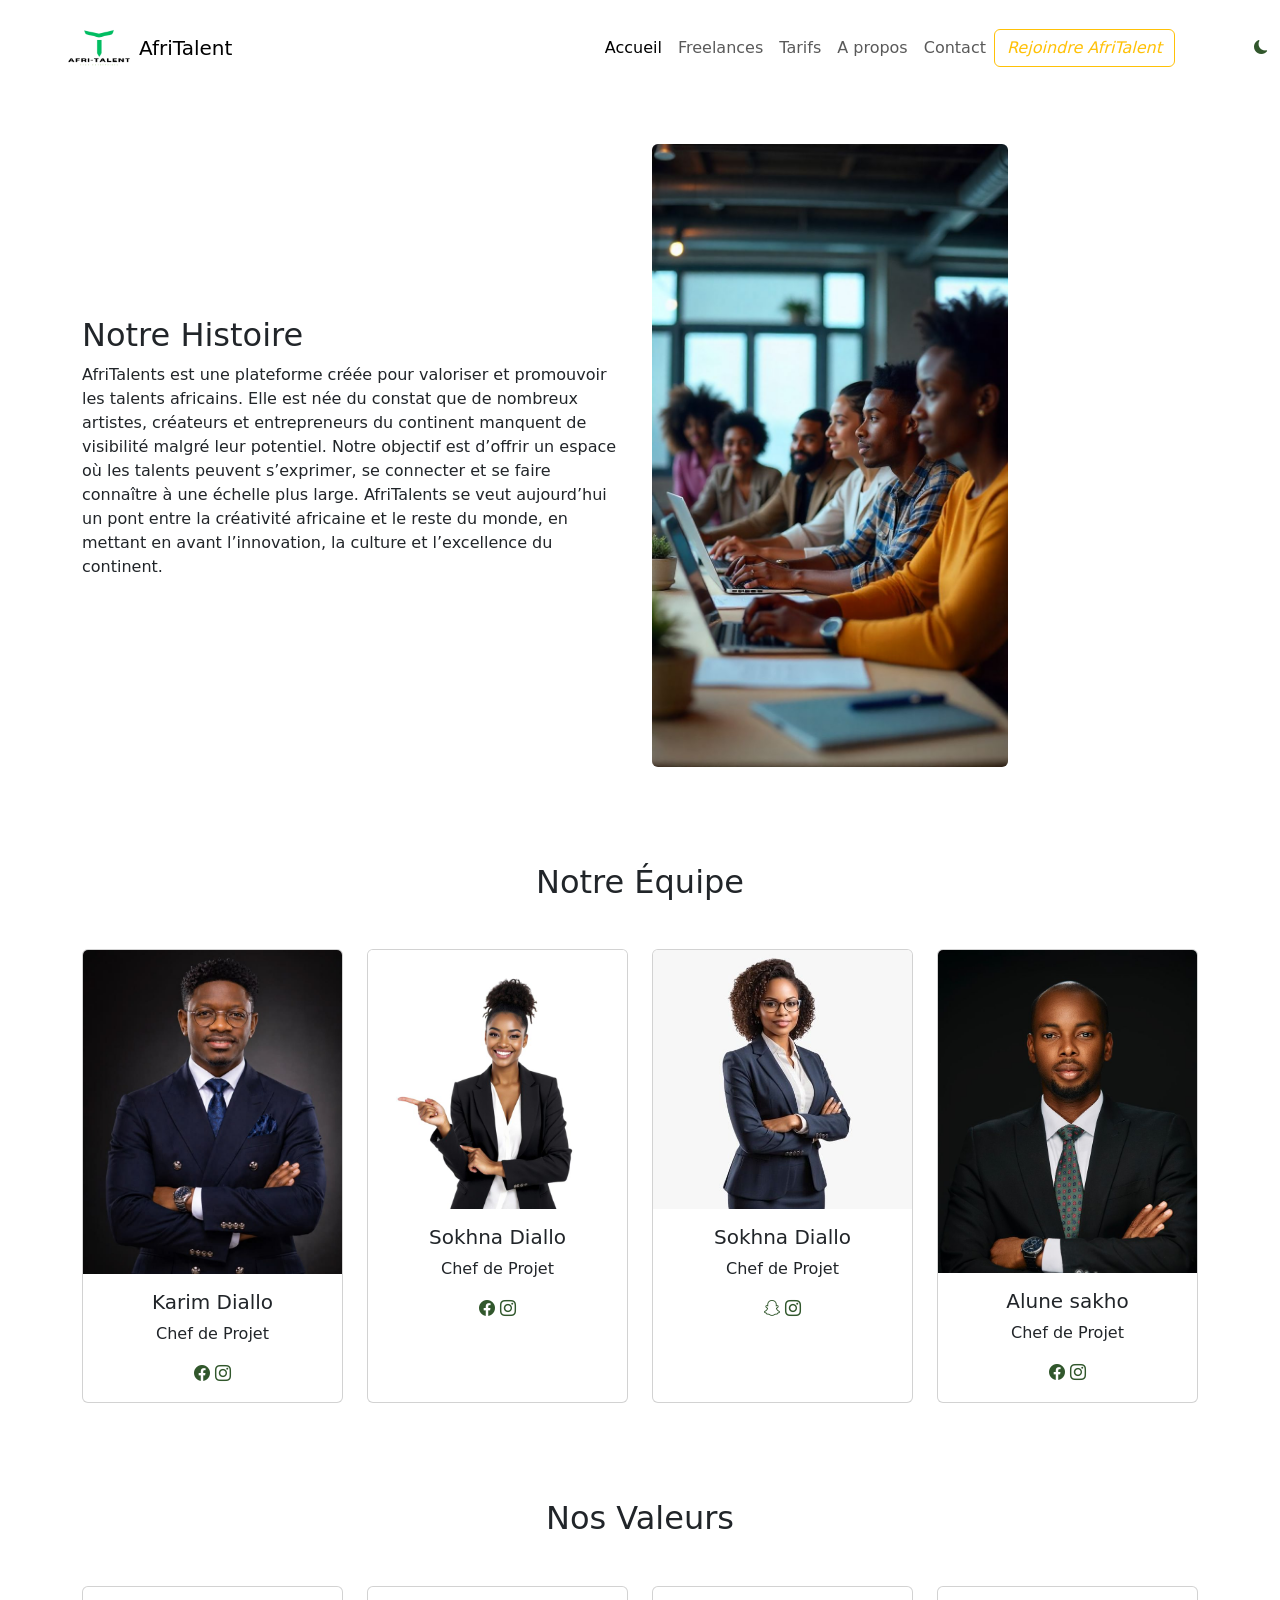
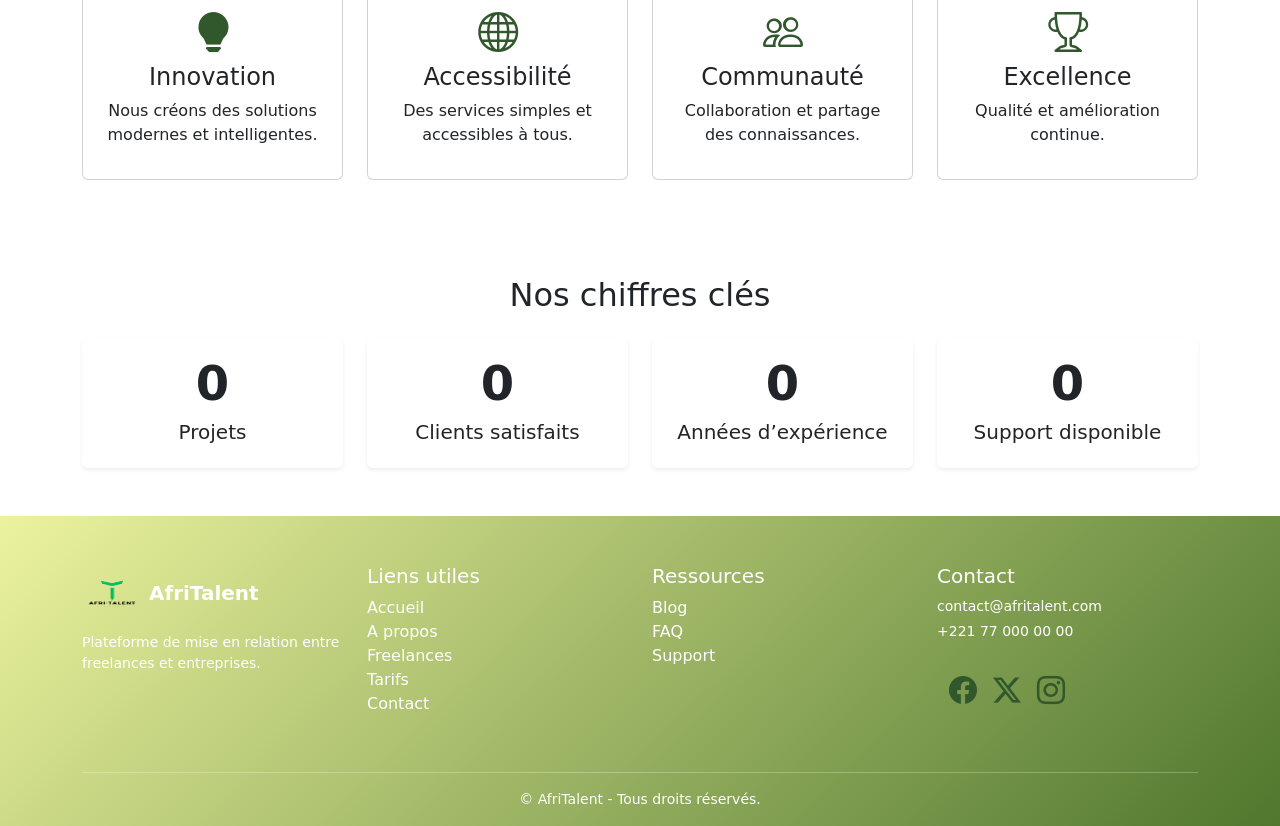
==== commit 81b71877: "dark mode avec localStorage, navbar dynamique au scroll" ====
--- a/About.html
+++ b/About.html
@@ -30,6 +30,9 @@
         <a href="freelances.html" class="btn btn-outline-warning"> <i>Rejoindre AfriTalent</i></a>
       </div>
     </div>
+    <button id="themeToggle" class="btn btn-sm theme-btn ms-2">
+    <i class="bi bi-moon-fill"></i>
+</button>
   </nav>
   <!-- Notre histoire -->
   <div class="container py-5">
@@ -238,8 +241,9 @@
 
     </div>
   </footer>
-
+<button id="topBtn">↑</button>
   <script src="https://cdn.jsdelivr.net/npm/bootstrap@5.3.8/dist/js/bootstrap.bundle.min.js"></script>
+  <script src="js/main.js"></script>
   </body>
 
 </html>
--- a/css/Style.css
+++ b/css/Style.css
@@ -23,39 +23,37 @@
     --police-paragraph: 'Sora', sans-serif;
     --h3: 'Sora', sans-serif;
 }
-
 /* **Reset */
 --reset {
     margin: 0;
     padding: 0;
 }
-
 * {
     margin: 0;
 }
-
+.navbar{
+    position: fixed;
+    top: 0;
+    left: 0;
+    width: 100%;
+    z-index: 1000;
+}
 body {
     margin-top: var(--navbar-height);
     background: var(--body);
 }
-
-.nav {}
-
 /* hero */
 .hero1 {
     justify-content: space-between;
     display: flex;
 }
-
 /* la balisep */
 .text {
     font-family: var(--police-titre);
 }
-
 .text strong {
     color: var(--primary-color);
 }
-
 /* button */
 .btn1 {
     display: inline-block;
@@ -69,7 +67,6 @@
     transition: 0.3s;
     margin: 1em 1em 1em;
 }
-
 .btn btn-outline-warning {
     margin: 1em 1em 1em;
 }
@@ -78,34 +75,28 @@
     display: flex;
     gap: 25px;
 }
-
 .enrangementun {
     position: relative;
     bottom: 200px;
     padding: 12px;
 }
-
 .enrangementun h2 {
     color: var(--secondary-color);
 
 }
-
 .enrangementun h2 i {
     color: var(--paragraph);
     font-family: var(--police-titre);
 }
-
 .enrangementun h3 {
     color: #4f772d;
     font-family: var(--h3);
 }
-
 /* images */
 .imagesdebut:before {
     height: 550px;
     border-radius: 40px;
 }
-
 .heroimage {
     overflow: hidden;
     width: 500px;
@@ -114,7 +105,6 @@
     background: #31572c;
     transition: 0.5s
 }
-
 .heroimage img {
     transition: 0.4s;
     height: 550px;
@@ -123,28 +113,23 @@
     display: block;
     padding: 12px 12px 12px 12px;
 }
-
 .heroimage:hover img {
     transform: rotate(9deg);
 }
-
 /* comment ça marche */
 .textcentre {
     text-align: center;
     bottom: 12px;
 }
-
 .textcentre h1 {
     font-family: var(--police-titre);
 }
-
 .container1 {
     display: grid;
     grid-template-columns: repeat(4, 1fr);
     grid-auto-rows: 150px;
 
 }
-
 .deco1 {
     grid-column: span 1;
     grid-row: span 2;
@@ -156,7 +141,6 @@
     text-align: center;
     margin: 12px;
 }
-
 .deco2 {
     grid-column: span 3;
     background: #40633c;
@@ -165,16 +149,14 @@
     text-align: center;
     margin: 12px;
 }
-
 .deco3 {
     grid-column: span 3;
     border-radius: 12px;
-    background: #4f772d;
+    background: var(--secondary-color);
     color: var(--text1);
     text-align: center;
     margin: 12px;
 }
-
 .deco4 {
     grid-row: span 2;
     grid-row: 1/3;
@@ -186,62 +168,50 @@
     text-align: center;
     margin: 12px;
 }
-
 .deco4 span {
     left: 12px;
 }
-
 .deco4 p {
     width: 300px;
     height: 150px;
 }
-
 /* categories de services */
 .nosservices {
     text-align: center;
 }
-
 .noir {
     color: black;
 }
-
 .nosservices h1 {
     font-family: var(--police-paragraph);
 }
-
 .nosservices h3 {
     font-family: var(--police-titre);
     color: white;
 }
-
 .hover p {
     color: white;
 }
-
 .categories {
     display: grid;
     grid-template-columns: repeat(auto-fit, minmax(260px, 1fr));
     gap: 25px;
 }
-
 .categories1 {
     display: grid;
     grid-template-columns: repeat(auto-fit, minmax(260px, 1fr));
     gap: 25px;
 }
-
 .categories i {
     font-size: 40px;
     color: white;
     margin-bottom: 20px;
 }
-
 .categories1 i {
     font-size: 40px;
-    color: #4f772d;
+    color: white;
     margin-bottom: 20px;
 }
-
 .hover {
     background: white;
     padding: 25px 25px;
@@ -251,24 +221,20 @@
     box-shadow: 0 5px 20px rgba(0, 0, 0, 0.8);
     cursor: pointer;
     margin: 12px;
-    background-color: #4f772d;
-}
-
+    background-color: var(--secondary-color);
+}
 .hover:hover {
     transform: translate(-10px) scale(1.03);
     box-shadow: 0 20px 40px rgba(22, 163, 74, 0.25);
     background: #40633c;
 }
-
 /* temoignages */
 .montemoin h2 {
     font-family: var(--police-paragraph);
 }
-
 .montemoin h1 {
     font-family: var(--police-titre);
 }
-
 /* section appel a l'action */
 .appel {
     display: flex;
@@ -276,71 +242,57 @@
     background: #40633c;
     color: white;
 }
-
 .appel p {
     font-family: 'Sora';
 }
-
 .appel h3 {
     font-family: 'Montserrat';
 }
-
 .appel a {
     margin-top: 23px;
 }
-
 /* footer */
 .footer-afri {
     background: linear-gradient(135deg, #ecf39e, #4f772d);
     color: white;
     border-top: 3px solid, #4f772d;
 }
-
 .d-flex a {
     color: white;
     transition: 0.3s;
 }
-
 .d-flex a:hover {
     color: #d8f3dc;
 }
-
 .d-flex {
     padding: 12px;
 }
-
 /* contact */
 /* forulaires */
 .formulaire {
     display: flex;
     gap: 50px;
 }
-
 /* contact */
 * {
     margin: 0;
     padding: 0;
     box-sizing: border-box;
 }
-
 .contactsection {
     padding: 80px 10px;
 }
-
 .container2 h2 {
     font-family: var(--police-titre);
 }
-
 .infocard h3 {
     font-family: var(--police-paragraph);
 }
-
 .container2 {
     display: grid;
     grid-template-columns: 1fr 2fr;
     gap: 40px;
 }
-
 .contactinfo {
     background: var(--primary-color);
     color: white;
@@ -348,14 +300,12 @@
     border-radius: 15px;
     height: 30em;
 }
-
 #contactform {
     background: white;
     padding: 30px;
     border-radius: 15px;
     box-shadow: 0 5px 20px rgba(0, 0, 0, 0.1);
 }
-
 input,
 select,
 textarea {
@@ -367,11 +317,9 @@
     font-size: 16px;
     padding: 12px;
 }
-
 button:hover {
     background: var(--primary-color);
 }
-
 button {
     width: 100%;
     padding: 15px;
@@ -383,18 +331,15 @@
     cursor: pointer;
     transition: 0.03s;
 }
-
 .mapcontainer {
     margin-top: 50px;
 }
-
 .mapcontainer iframe {
     width: 310%;
     height: 100%;
     border: none;
     border-radius: 15px;
 }
-
 /* tarif */
 .lien {
     display: inline-block;
@@ -408,13 +353,11 @@
     transition: all 0.3s ease;
     box-shadow: 0 4px 10px rgba(49, 87, 44, 0.3);
 }
-
 .lien:hover {
     background: #4f772d;
     transform: translateY(-3px);
     box-shadow: 0 8px 15px rgba(49, 87, 44, 0.4)
 }
-
 .bandgepopulaire {
     position: absolute;
     top: -15px;
@@ -428,13 +371,11 @@
     font-weight: bold;
     box-shadow: 0 4px 10px rgba(0, 0, 0, 0.2);
 }
-
 #avant {
     position: relative;
     border: 3px solid #31572c;
     transform: scale(1.05)
 }
-
 .princincard {
     background: #fff;
     border-radius: 20px;
@@ -445,7 +386,6 @@
     transition: 0.4s;
     height: 100%;
 }
-
 .displayflex {
     display: grid;
     grid-template-columns: 3fr 3fr 3fr;
@@ -453,15 +393,12 @@
     margin: 30px;
     margin-bottom: 15px;
 }
-
 .princincard:hover {
     transform: translateY(-10px);
 }
-
 .TEXTECENTRE {
     text-align: center;
 }
-
 /* freelance */
 .allignement {
     display: grid;
@@ -469,7 +406,6 @@
     gap: 20px;
     padding: 20px;
 }
-
 /* ABOUT */
 /* notrehistoire */
 .equipe .card,
@@ -479,16 +415,13 @@
     box-shadow: 0 5px 15px rgba(0,0,0,0.1);
     transition: .3s;
 }
-
 .equipe .card:hover,
 .valeurs .card:hover{
     transform: translateY(-8px);
 }
-
 .bi{
     color: #31572c;
 }
-
 h2{
     color: #31572c;
     font-weight: bold;
@@ -498,7 +431,6 @@
     text-align: center;
      font-family: var(--police-titre);
 }
-
 .filters button {
     border: 2px solid var(--tertiary);
     margin: 5px;
@@ -562,4 +494,86 @@
     }
 }
 /* tablettes */
-@media (min-width:481px) and (max-width : 1024px) {}+@media (min-width:481px) and (max-width : 1024px) {}
+/* commit6 */
+/* Dark mode */
+/* Mode sombre */
+
+/* Mode sombre */
+/* Bouton theme */
+.theme-btn{
+    width: 38px;
+    height: 38px;
+    border-radius: 50%;
+    background: #31572c;
+    color: white;
+    border: none;
+    display: flex;
+    align-items: center;
+    justify-content: center;
+    transition: 0.3s;
+}
+
+.theme-btn:hover{
+    background: #4f772d;
+    transform: scale(1.1);
+}
+
+/* MODE SOMBRE */
+.dark-mode{
+    background: #121212;
+    color: white;
+}
+
+.dark-mode .navbar{
+    background: #1e1e1e !important;
+}
+
+.dark-mode .contactinfo,
+.dark-mode #contactform,
+.dark-mode .princincard,
+.dark-mode .profiles,
+.dark-mode .hover{
+    background: #222 !important;
+    color: white;
+}
+
+.dark-mode input,
+.dark-mode textarea,
+.dark-mode select{
+    background: #333;
+    color: white;
+    border: 1px solid #555;
+}
+
+.dark-mode .footer-afri{
+    background: #111 !important;
+}
+
+.dark-mode a,
+.dark-mode p,
+.dark-mode h1,
+.dark-mode h2,
+.dark-mode h3,
+.dark-mode h4,
+.dark-mode h5{
+    color: white;
+}
+ #topBtn{
+    position: fixed;
+    bottom: 20px;
+    right: 20px;
+    width: 45px;
+    height: 45px;
+    border: none;
+    border-radius: 50%;
+    cursor: pointer;
+    font-size: 20px;
+    display: none;
+    z-index: 1000;
+    transition: 0.3s;
+}
+
+#topBtn:hover{
+    transform: scale(1.1);
+}
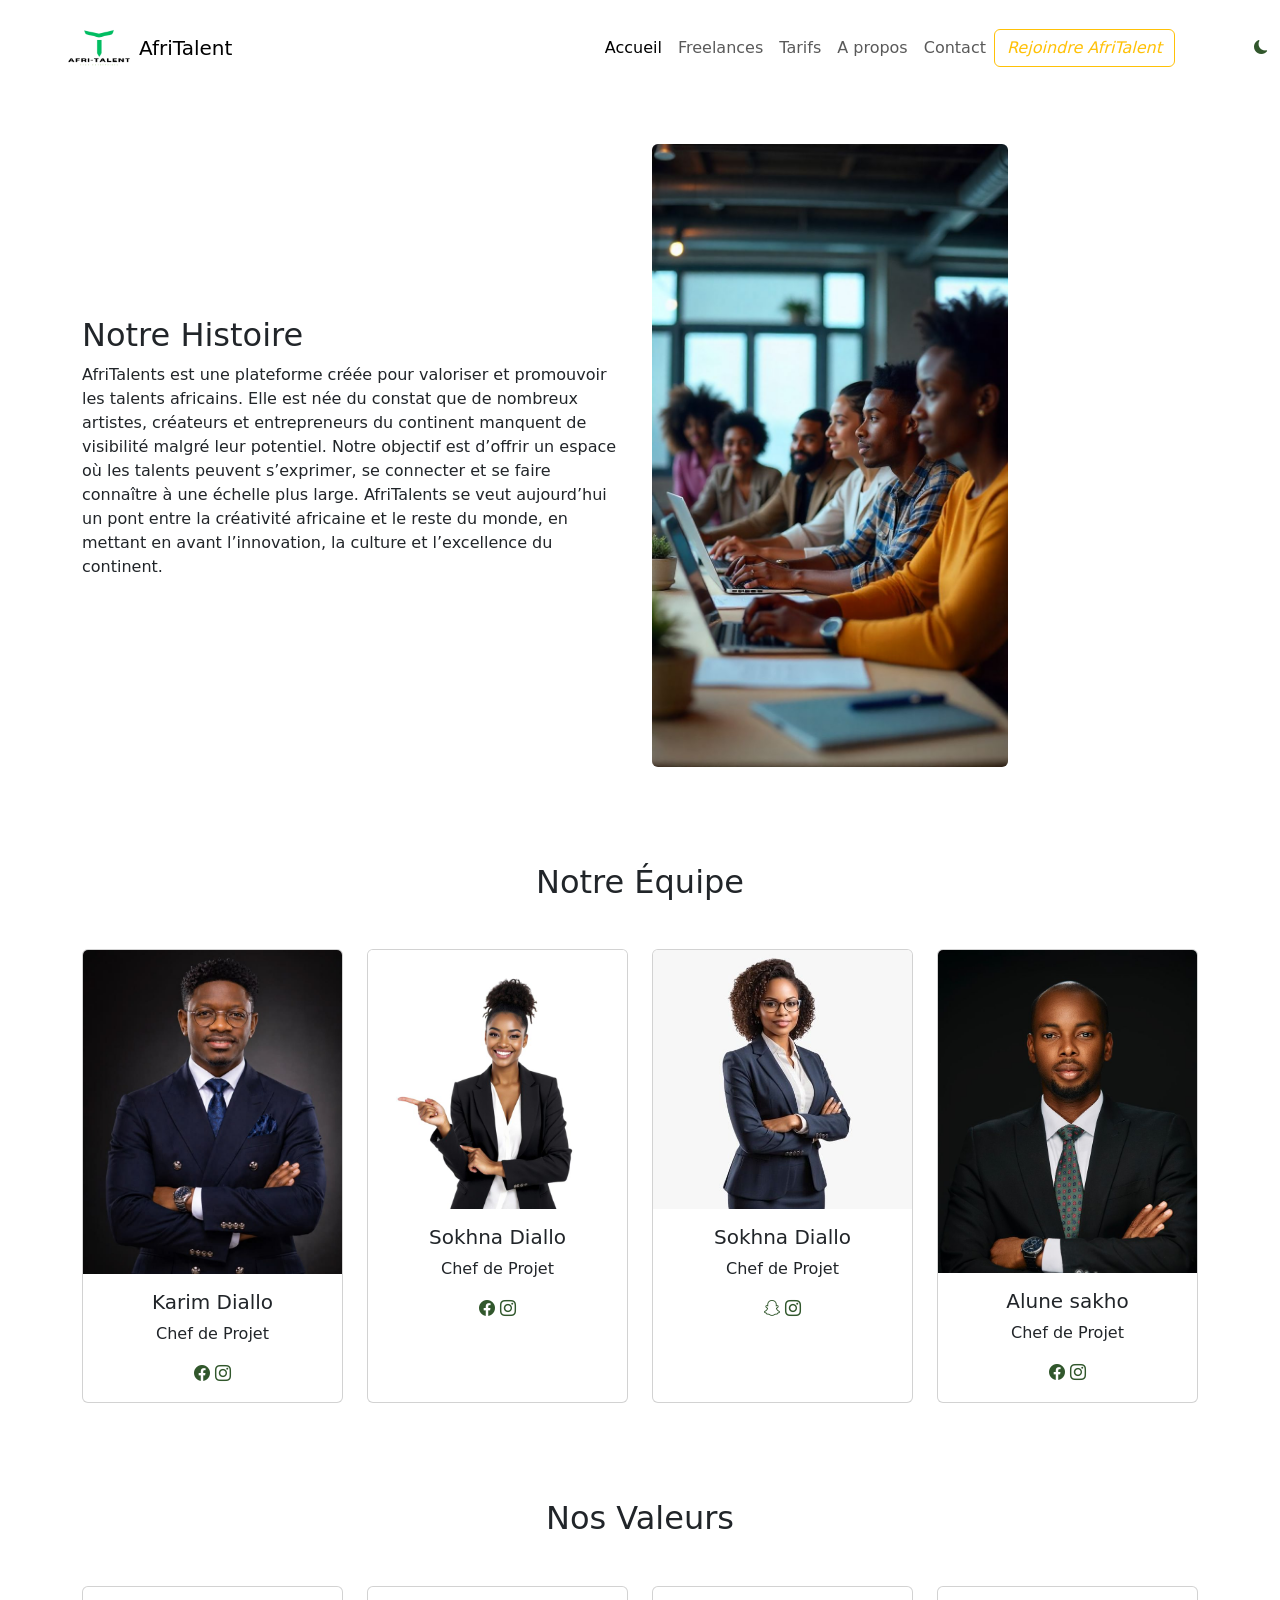
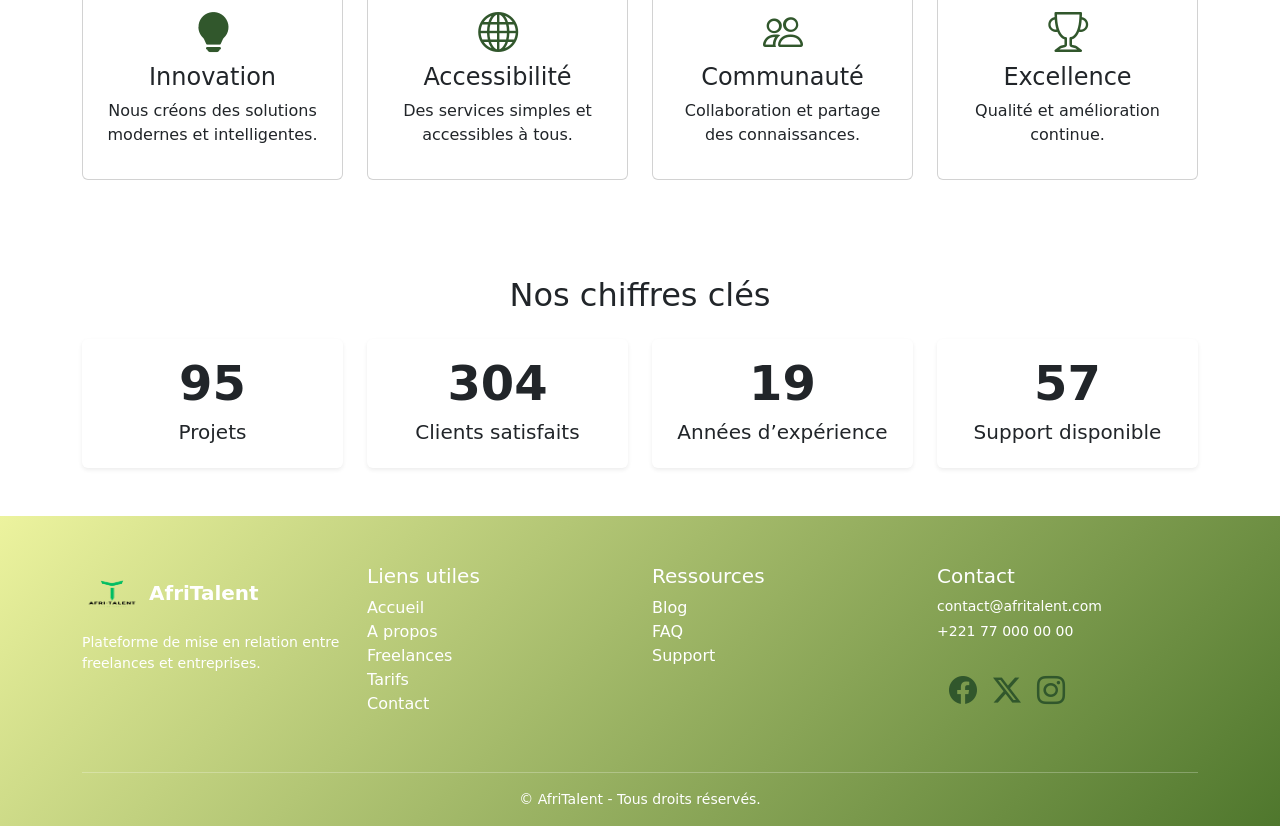
==== commit 28b08429: "filtrage dynamique des freelances et validation du formulaire de contact" ====
--- a/About.html
+++ b/About.html
@@ -35,7 +35,8 @@
 </button>
   </nav>
   <!-- Notre histoire -->
-  <div class="container py-5">
+   <section class="fade-section">
+  <div class="container py-5" >
   <div class="row align-items-center">
     <div class="col-md-6">
       <h2>Notre Histoire</h2>
@@ -55,8 +56,9 @@
     </div>
   </div>
 </div>
+</section>
   <!-- l'equipe -->
-  <section class="container py-5">
+  <section class="container py-5 fade-section fade-section">
   <h2 class="text-center mb-5">Notre Équipe</h2>
   <div class="row g-4">
     <div class="col-md-6 col-lg-3">
@@ -107,11 +109,9 @@
   </div>
 </section>
 <!-- nos valeurs -->
- <section class="container py-5">
+ <section class="container py-5 fade-section">
   <h2 class="text-center mb-5">Nos Valeurs</h2>
-
   <div class="row g-4">
-
     <div class="col-md-6 col-lg-3">
       <div class="card text-center h-100 p-3">
         <i class="bi bi-lightbulb-fill fs-1"></i>
@@ -119,7 +119,6 @@
         <p>Nous créons des solutions modernes et intelligentes.</p>
       </div>
     </div>
-
     <div class="col-md-6 col-lg-3">
       <div class="card text-center h-100 p-3">
         <i class="bi bi-globe fs-1"></i>
@@ -127,7 +126,6 @@
         <p>Des services simples et accessibles à tous.</p>
       </div>
     </div>
-
     <div class="col-md-6 col-lg-3">
       <div class="card text-center h-100 p-3">
         <i class="bi bi-people fs-1"></i>
@@ -135,7 +133,6 @@
         <p>Collaboration et partage des connaissances.</p>
       </div>
     </div>
-
     <div class="col-md-6 col-lg-3">
       <div class="card text-center h-100 p-3">
         <i class="bi bi-trophy fs-1"></i>
@@ -143,62 +140,52 @@
         <p>Qualité et amélioration continue.</p>
       </div>
     </div>
-
   </div>
 </section>
   <!-- Chiffres clés -->
-<section class="container py-5 text-center">
+<section class="container py-5 text-center fade-section">
   <h2 class="mb-4">Nos chiffres clés</h2>
-
   <div class="row g-4">
-
-    <div class="col-md-6 col-lg-3">
-      <div class="p-3 shadow-sm rounded">
-        <span class="display-5 fw-bold">0</span>
+    <div class="col-md-6 col-lg-3">
+      <div class="p-3 shadow-sm rounded">
+       <span class="display-5 fw-bold counter" data-target="500">0</span>
         <h5 class="mt-2">Projets</h5>
       </div>
     </div>
-
-    <div class="col-md-6 col-lg-3">
-      <div class="p-3 shadow-sm rounded">
-        <span class="display-5 fw-bold">0</span>
+    <div class="col-md-6 col-lg-3">
+      <div class="p-3 shadow-sm rounded">
+       <span class="display-5 fw-bold counter" data-target="1550">0</span>
         <h5 class="mt-2">Clients satisfaits</h5>
       </div>
     </div>
-
-    <div class="col-md-6 col-lg-3">
-      <div class="p-3 shadow-sm rounded">
-        <span class="display-5 fw-bold">0</span>
+    <div class="col-md-6 col-lg-3">
+      <div class="p-3 shadow-sm rounded">
+        <span class="display-5 fw-bold counter" data-target="30">0</span>
         <h5 class="mt-2">Années d’expérience</h5>
       </div>
     </div>
-
-    <div class="col-md-6 col-lg-3">
-      <div class="p-3 shadow-sm rounded">
-        <span class="display-5 fw-bold">0</span>
+    <div class="col-md-6 col-lg-3">
+      <div class="p-3 shadow-sm rounded">
+        <span class="display-5 fw-bold counter" data-target="250">0</span>
         <h5 class="mt-2">Support disponible</h5>
       </div>
     </div>
-
   </div>
 </section>
   <!-- footer  -->
-  <footer class="footer-afri pt-5 pb-3">
+  <footer class="footer-afri pt-5 pb-3 fade-section">
     <div class="container">
       <div class="row">
-
         <!-- AfriTalent -->
         <div class="col-md-3 mb-4">
           <h5 class="fw-bold">
             <img src="images/LOGO1.PNG" alt="" width="60px">
             AfriTalent
           </h5>
-
           <p class="small">
             Plateforme de mise en relation entre freelances et entreprises.
           </p>
         </div>
-
         <!-- Liens utiles -->
         <div class="col-md-3 mb-4">
           <h5>Liens utiles</h5>
@@ -210,7 +197,6 @@
             <li><a href="contacts.html" class="text-white text-decoration-none">Contact</a></li>
           </ul>
         </div>
-
         <!-- Ressources -->
         <div class="col-md-3 mb-4">
           <h5>Ressources</h5>
@@ -220,7 +206,6 @@
             <li><a href="#" class="text-white text-decoration-none">Support</a></li>
           </ul>
         </div>
-
         <!-- Contact -->
         <div class="col-md-3 mb-4">
           <h5>Contact</h5>
@@ -238,7 +223,6 @@
       <div class="text-center small">
         © <span id="year"></span> AfriTalent - Tous droits réservés.
       </div>
-
     </div>
   </footer>
 <button id="topBtn">↑</button>
--- a/css/Style.css
+++ b/css/Style.css
@@ -70,7 +70,44 @@
 .btn btn-outline-warning {
     margin: 1em 1em 1em;
 }
-
+/* Animation */
+@keyframes shake {
+    0%{
+        transform: translateX(0) rotate(0deg);
+    }
+    25%{
+        transform: translateX(500px) rotate(50deg);
+    }
+    50%{
+        transform: translateX(-0px) rotate(-50deg);
+    }
+    75%{
+        transform: translateX(00px) rotate(50deg);
+    }
+    100%{
+        transform: translateX(500) rotate(0deg);
+    }
+}
+/* animation */
+.floter{
+    width: 200px;
+    height: 200px;
+    background: linear-gradient(135deg, #31572c,#4f772d,#132a13);
+    color: white;
+    display: flex;
+    justify-content: center;
+    align-items: center;
+    border-radius: 50%;
+    /* effet visuel */
+    box-shadow: 0 10px 25px rgba(0,0,0,0.3);
+    font-size: 25px;
+    font-weight: bold;
+    /* animation */
+    animation: shake 3s infinite ease-in-out;
+    /* petit effet au survol */
+    transition: 0.3s;
+}
+/* FIN DE L'ANIMATION */
 .enrangement {
     display: flex;
     gap: 25px;
@@ -496,10 +533,6 @@
 /* tablettes */
 @media (min-width:481px) and (max-width : 1024px) {}
 /* commit6 */
-/* Dark mode */
-/* Mode sombre */
-
-/* Mode sombre */
 /* Bouton theme */
 .theme-btn{
     width: 38px;
@@ -576,4 +609,15 @@
 
 #topBtn:hover{
     transform: scale(1.1);
-}+}
+/* commit7 */
+/* pour mon section fade section */
+.fade-section{
+    opacity: 0;
+    transform: translateY(50px);
+    transition: opacity 0.8s ease, transform 0.8s ease;
+}
+.fade-section.show{
+    opacity: 1;
+    transform: translateY(0);
+}
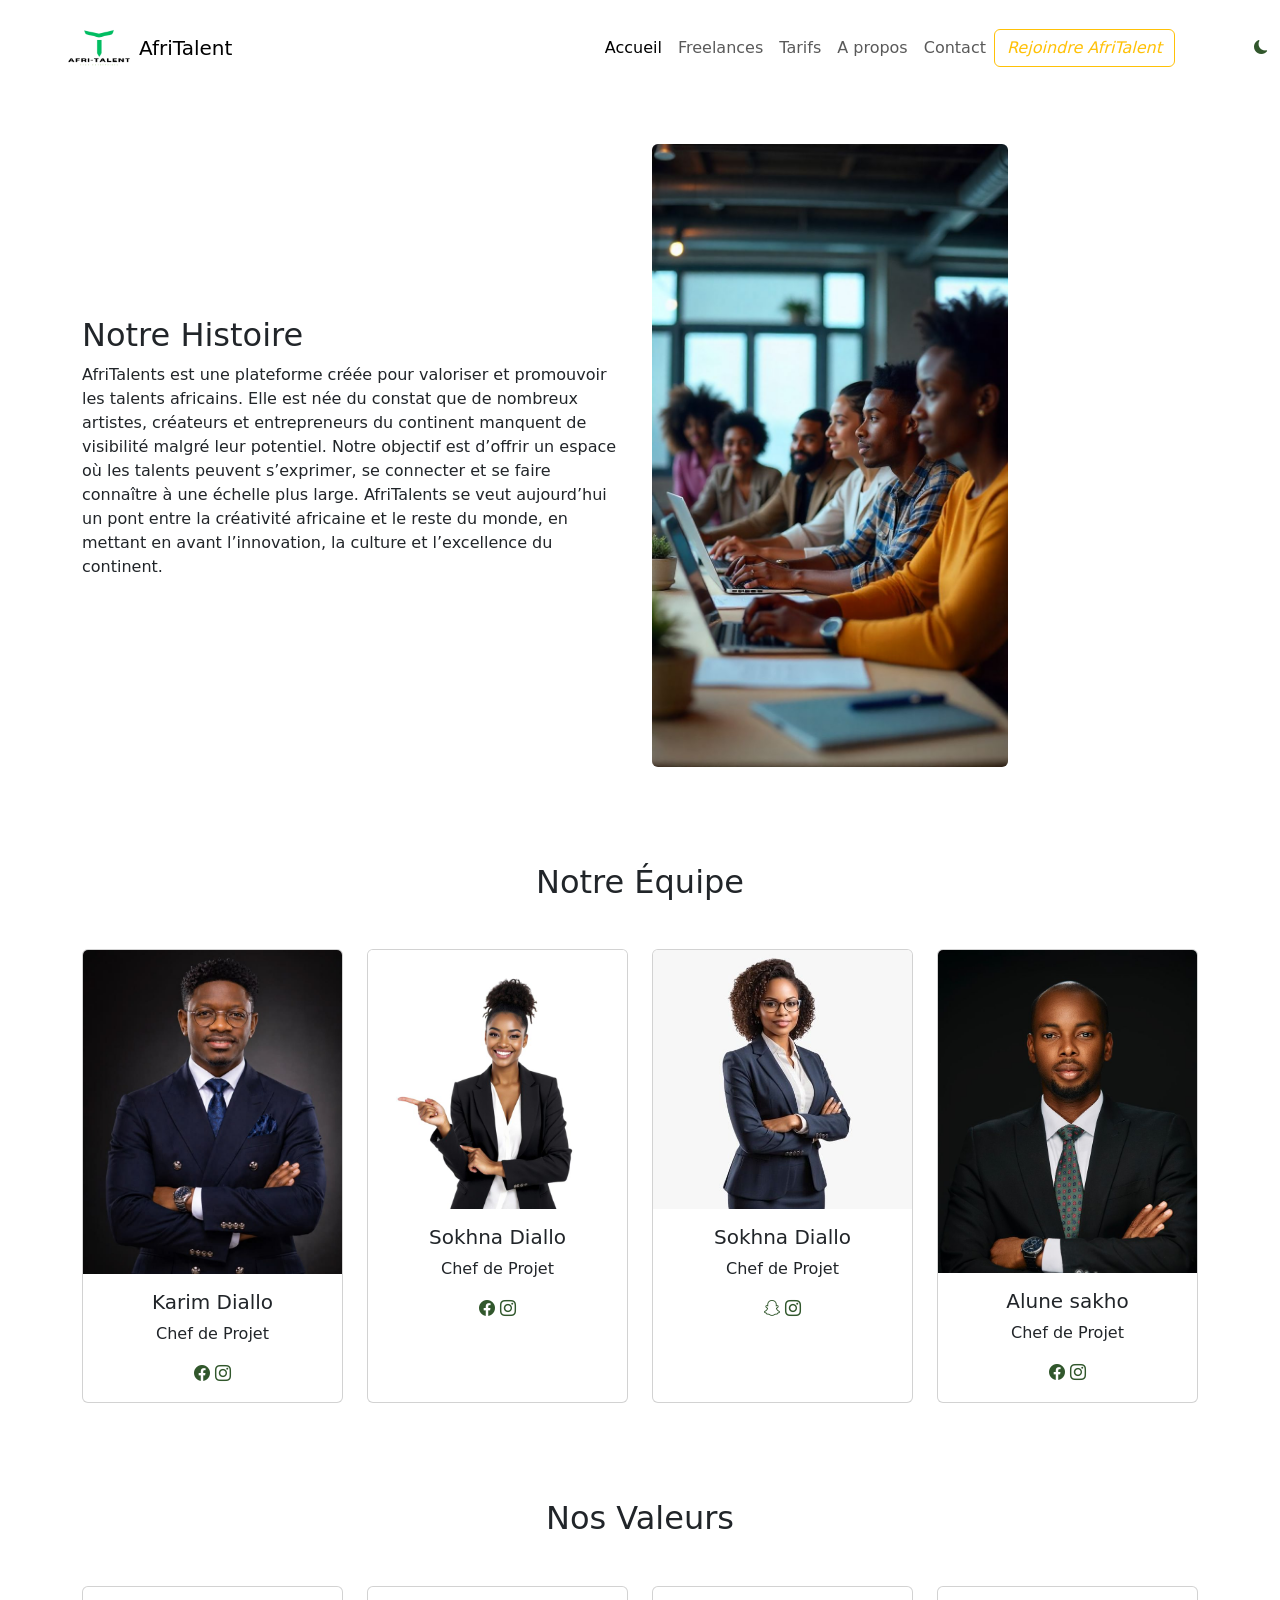
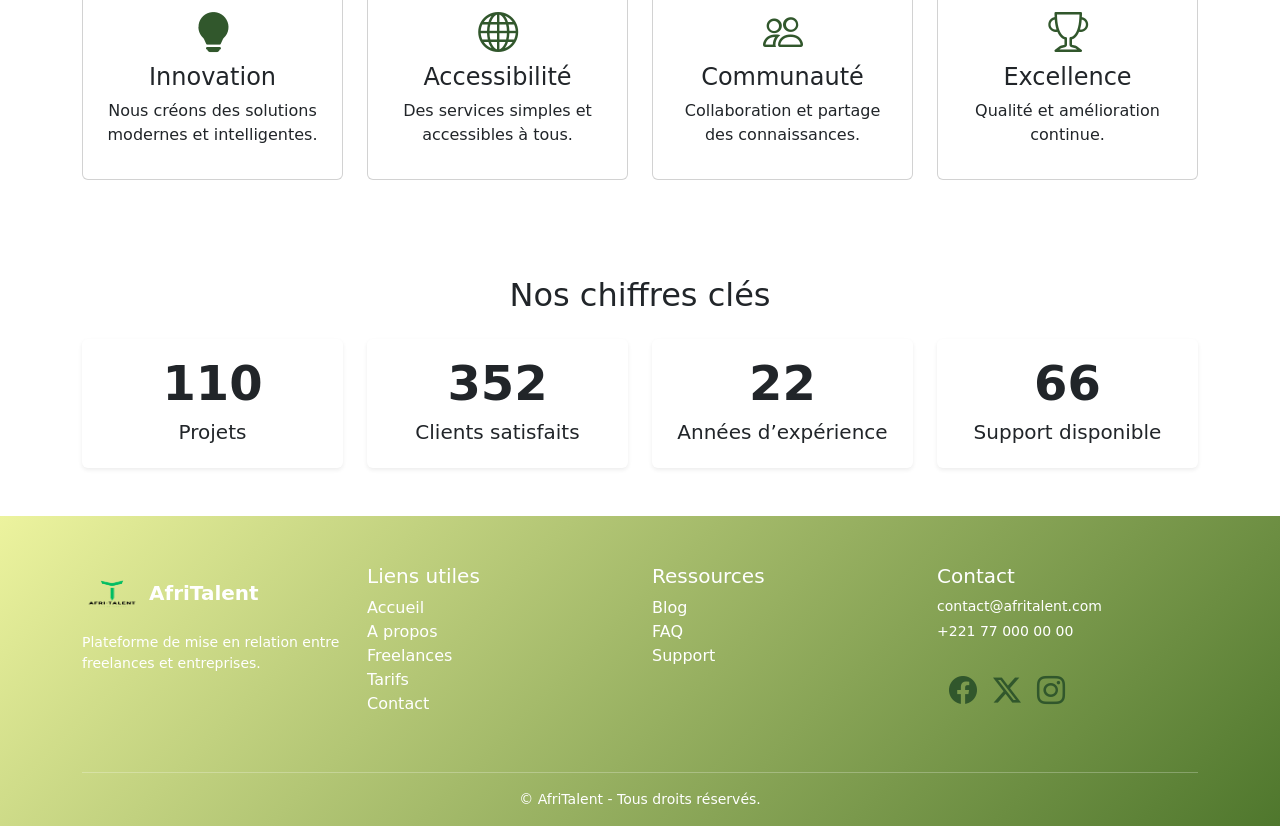
==== commit c1590cc4: "Finalisation : corrections responsive, optimisation du code et commentaires" ====
--- a/About.html
+++ b/About.html
@@ -10,9 +10,9 @@
   <link rel="stylesheet" href="https://cdn.jsdelivr.net/npm/bootstrap-icons@1.11.0/font/bootstrap-icons.css">
 </head>
 <div>
-  <nav class="navbar navbar-expand-lg navbar-white bg-white" position="fixed">
+  <nav class="navbar navbar-expand-lg navbar-white bg-white" >
     <div class="container">
-      <img src="images/LOGO1.PNG" alt="" width="80px" height="auto">
+      <img src="images/LOGO1.PNG" alt="" width="80px" >
       <a class="navbar-brand" href="index.html">AfriTalent</a>
       <button class="navbar-toggler" type="button" data-bs-toggle="collapse" data-bs-target="#navMenu"
         aria-controls="navMenu" aria-expanded="false" aria-label="Toggle navigation">
@@ -22,12 +22,12 @@
         <ul class="navbar-nav ms-auto">
           <li class="nav-item"><a class="nav-link active" href="index.html">Accueil</a></li>
           <li class="nav-item"><a class="nav-link" href="freelances.html">Freelances</a></li>
-          <li class="nav-item"><a class="nav-link" href="tarifs.html">Tarifs</a></li>
-          <li class="nav-item"><a class="nav-link" href="about.html">A
+          <li class="nav-item"><a class="nav-link" href="Tarifs.html">Tarifs</a></li>
+          <li class="nav-item"><a class="nav-link" href="About.html">A
               propos</a></li>
           <li class="nav-item"><a class="nav-link" href="contacts.html">Contact</a></li>
         </ul>
-        <a href="freelances.html" class="btn btn-outline-warning"> <i>Rejoindre AfriTalent</i></a>
+        <a href="contacts.html" class="btn btn-outline-warning"> <i>Rejoindre AfriTalent</i></a>
       </div>
     </div>
     <button id="themeToggle" class="btn btn-sm theme-btn ms-2">
--- a/css/Style.css
+++ b/css/Style.css
@@ -70,44 +70,6 @@
 .btn btn-outline-warning {
     margin: 1em 1em 1em;
 }
-/* Animation */
-@keyframes shake {
-    0%{
-        transform: translateX(0) rotate(0deg);
-    }
-    25%{
-        transform: translateX(500px) rotate(50deg);
-    }
-    50%{
-        transform: translateX(-0px) rotate(-50deg);
-    }
-    75%{
-        transform: translateX(00px) rotate(50deg);
-    }
-    100%{
-        transform: translateX(500) rotate(0deg);
-    }
-}
-/* animation */
-.floter{
-    width: 200px;
-    height: 200px;
-    background: linear-gradient(135deg, #31572c,#4f772d,#132a13);
-    color: white;
-    display: flex;
-    justify-content: center;
-    align-items: center;
-    border-radius: 50%;
-    /* effet visuel */
-    box-shadow: 0 10px 25px rgba(0,0,0,0.3);
-    font-size: 25px;
-    font-weight: bold;
-    /* animation */
-    animation: shake 3s infinite ease-in-out;
-    /* petit effet au survol */
-    transition: 0.3s;
-}
-/* FIN DE L'ANIMATION */
 .enrangement {
     display: flex;
     gap: 25px;
@@ -495,43 +457,342 @@
       background-color: #4f772d;
     color: white
 }
+/* iframe  TAILLE*/
+.mapcontainer{
+    width: 100%;
+    margin-top: 30px;
+}
+.mapcontainer iframe{
+    width: 100%;
+    height: 250px;
+    border: 0;
+    border-radius: 10px;
+}
 /* commit5 */
+/*  Responsivecontact*/
+/* Tablettes */
+@media (max-width: 992px){
+
+    .heri{
+        flex-direction: column;
+        gap: 30px;
+    }
+    .contactinfo,
+    .contactform,
+    .mapcontainer{
+        width: 100%;
+    }
+    .navbar .btn{
+        margin-top: 15px;
+        width: 100%;
+    }
+    .theme-btn{
+        margin: 15px auto;
+    }
+}
+/* Téléphones */
+@media (max-width:768px){
+
+    .container2{
+        width: 100%;
+        padding: 20px;
+    }
+    .heri{
+        display: flex;
+        flex-direction: column;
+        gap: 25px;
+    }
+    .contactinfo,
+    .contactform,
+    .mapcontainer{
+        width: 100%;
+    }
+    .contactform input,
+    .contactform textarea,
+    .contactform select,
+    .contactform button{
+        width: 100%;
+    }
+    .mapcontainer iframe{
+        width: 100%;
+        height: 300px;
+    }
+    .footer-afri{
+        text-align: center;
+    }
+
+    .footer-afri .d-flex{
+        justify-content: center;
+    }
+    .navbar-brand{
+        font-size: 22px;
+    }
+    .navbar img{
+        width: 60px;
+    }
+    #topBtn{
+        width: 40px;
+        height: 40px;
+        right: 15px;
+        bottom: 15px;
+    }
+}
+/* Petits téléphones */
+@media (max-width:480px){
+    h1{
+        font-size: 28px;
+    }
+    h2{
+        font-size: 24px;
+    }
+    h3{
+        font-size: 20px;
+    }
+    .contactinfo,
+    .contactform{
+        padding: 20px;
+    }
+    .footer-afri{
+        padding: 30px 15px;
+    }
+}
 /* telephone */
-@media (min-width:324px) and (max-width : 480px) {
-    .hero1 {
-        display: grid;
-        grid-template-columns: 1fr;
-    }
-    .container1 {
-        display: grid;
-        grid-template-columns: 1fr;
-        grid-area: auto;
-    }
-
-    .deco1 {
-        grid-area: auto;
-    }
-
-    .deco2 {
-        grid-area: auto;
-    }
-
-    .deco3 {
-        grid-area: auto;
-    }
-
-    .deco4 {
-        grid-area: auto;
-    }
-}
-@media (min-width:324px) and (max-width : 480px) {
-    .heri {
-        display: grid;
-        grid-template-columns: 1fr;
-    }
-}
-/* tablettes */
-@media (min-width:481px) and (max-width : 1024px) {}
+/* INDEX RESPONSIVE */
+/* TABLETTE (768px à 991px) */
+@media (max-width: 991px) {
+    .hero1{
+        display: flex;
+        flex-direction: column;
+        text-align: center;
+        gap: 30px;
+    }
+    .heroimage img{
+        width: 90%;
+        max-width: 500px;
+    }
+    .text h1{
+        font-size: 2.5rem;
+    }
+    .text h2{
+        font-size: 1.2rem;
+    }
+    .enrangement{
+        display: flex;
+        flex-wrap: wrap;
+        justify-content: center;
+        gap: 20px;
+    }
+    .container1,
+    .categories,
+    .categories1{
+        display: flex;
+        flex-wrap: wrap;
+        justify-content: center;
+        gap: 20px;
+    }
+    .container1 > div,
+    .categories > div,
+    .categories1 > div{
+        width: 45%;
+    }
+    .appel{
+        flex-direction: column;
+        text-align: center;
+        gap: 20px;
+    }
+    .footer-afri .row{
+        text-align: center;
+    }
+}
+/* TELEPHONE (moins de 768px) */
+@media (max-width: 767px){
+
+    .navbar-brand{
+        font-size: 1.2rem;
+    }
+    .hero{
+        padding: 30px 15px;
+    }
+    .hero1{
+        display:flex;
+        flex-direction:column;
+        align-items:center;
+        text-align:center;
+    }
+    .heroimage img{
+        width:100%;
+        max-width:320px;
+    }
+    .text h1{
+        font-size:2rem;
+    }
+    .text h2{
+        font-size:1rem;
+    }
+    .btn1,
+    .btn-outline-warning{
+        display:block;
+        width:100%;
+        margin:10px 0;
+    }
+    .enrangement{
+        display:flex;
+        flex-direction:column;
+        gap:20px;
+        align-items:center;
+    }
+    .container1{
+        display:flex;
+        flex-direction:column;
+        gap:20px;
+    }
+
+    .container1 > div{
+        width:100%;
+    }
+
+    .categories,
+    .categories1{
+        display:flex;
+        flex-direction:column;
+        gap:20px;
+    }
+
+    .categories > div,
+    .categories1 > div{
+        width:100%;
+    }
+
+    .carousel-caption h5{
+        font-size:18px;
+    }
+
+    .carousel-caption h3{
+        font-size:15px;
+    }
+
+    .carousel-caption p{
+        font-size:13px;
+    }
+    .appel{
+        display:flex;
+        flex-direction:column;
+        text-align:center;
+        padding:20px;
+    }
+    .footer-afri{
+        text-align:center;
+    }
+    .footer-afri .d-flex{
+        justify-content:center;
+    }
+    #topBtn{
+        right:15px;
+        bottom:15px;
+    }
+}
+/* TARIFS */
+/* ============================
+   TABLETTE (991px et moins)
+=============================*/
+@media screen and (max-width:991px){
+
+    .displayflex{
+        display:flex;
+        flex-wrap:wrap;
+        justify-content:center;
+        gap:25px;
+    }
+
+    .princincard{
+        width:45%;
+        margin-bottom:20px;
+    }
+
+    #avant{
+        transform:none;
+    }
+
+    .accordion{
+        width:90%;
+        margin:40px auto;
+    }
+
+    .footer-afri{
+        text-align:center;
+    }
+
+    .footer-afri .d-flex{
+        justify-content:center;
+    }
+
+}
+
+/* TELEPHONE (767px et moins)*/
+@media screen and (max-width:767px){
+    .container3{
+        padding:20px;
+    }
+    .TEXTECENTRE h3{
+        font-size:30px;
+    }
+    .TEXTECENTRE p{
+        font-size:16px;
+    }
+    .displayflex{
+        display:flex;
+        flex-direction:column;
+        align-items:center;
+        gap:20px;
+    }
+    .princincard{
+        width:100%;
+        max-width:350px;
+    }
+    #avant{
+        transform:none;
+    }
+    .princincard h1{
+        font-size:28px;
+    }
+    .chiffres{
+        font-size:22px;
+    }
+    .lien{
+        display:block;
+        width:100%;
+        text-align:center;
+    }
+    .accordion{
+        width:95%;
+        margin:30px auto;
+    }
+    .accordion-button{
+        font-size:15px;
+    }
+    .accordion-body{
+        font-size:14px;
+    }
+    .footer-afri{
+        text-align:center;
+    }
+    .footer-afri .row{
+        row-gap:20px;
+    }
+    .footer-afri .d-flex{
+        justify-content:center;
+    }
+    #topBtn{
+        right:15px;
+        bottom:15px;
+    }
+    .navbar-brand{
+        font-size:22px;
+    }
+    #themeToggle{
+        margin:10px;
+    }
+}
 /* commit6 */
 /* Bouton theme */
 .theme-btn{
@@ -606,9 +867,14 @@
     z-index: 1000;
     transition: 0.3s;
 }
-
-#topBtn:hover{
-    transform: scale(1.1);
+.dark-mode .card{
+    background: #222;
+    color: white;
+    border: 1px solid #444;
+}
+.dark-mode .card p,
+.dark-mode .card h5{
+    color: white;
 }
 /* commit7 */
 /* pour mon section fade section */
@@ -621,3 +887,4 @@
     opacity: 1;
     transform: translateY(0);
 }
+/* commit9 */
